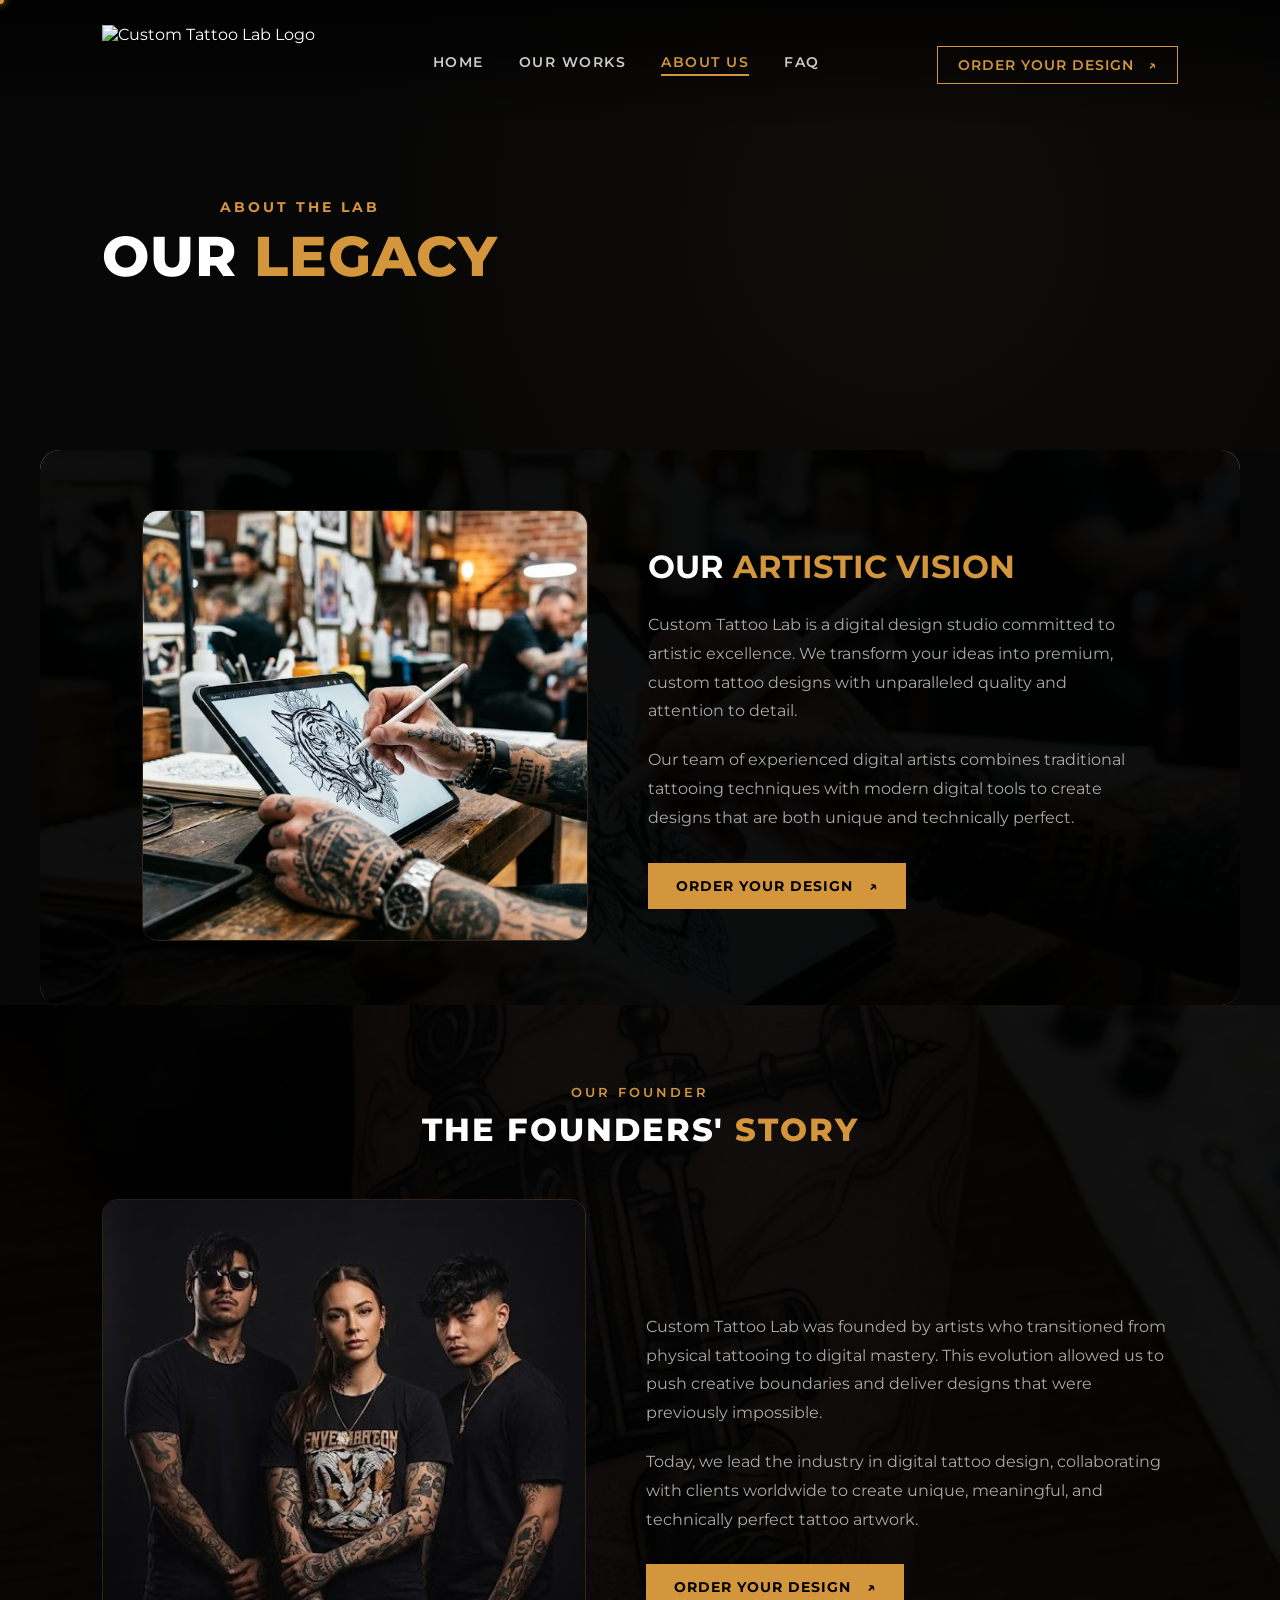
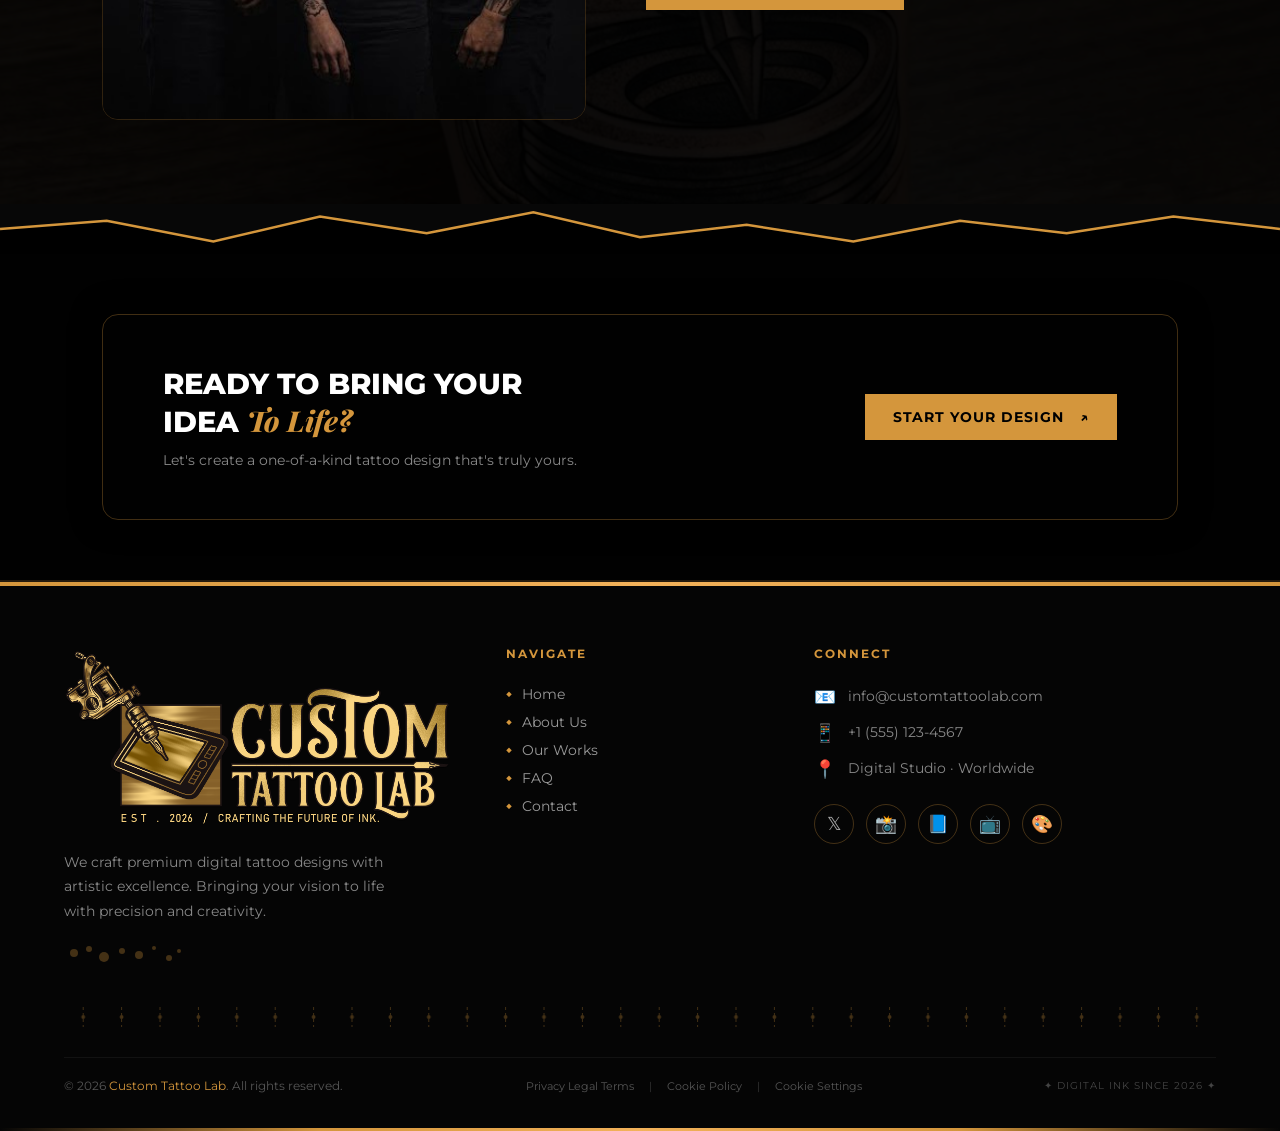
==== about.html @ 9ddcfc5f "Add comprehensive styling for the website including layout, typography, buttons, and responsive desi" ====
<!DOCTYPE html>
<html lang="en">
<head>
    <meta charset="UTF-8">
    <meta name="viewport" content="width=device-width, initial-scale=1.0">
    <title>Custom Tattoo Lab - About Us</title>
    <link rel="stylesheet" href="style.css">
    <link rel="preconnect" href="https://fonts.googleapis.com">
    <link rel="preconnect" href="https://fonts.gstatic.com" crossorigin>
    <link href="https://fonts.googleapis.com/css2?family=Montserrat:wght@400;600;700;800&family=Playfair+Display:ital,wght@1,700&display=swap" rel="stylesheet">
</head>
<body>
    <div class="custom-ink-pointer" id="inkPointer"></div>
    <canvas id="inkCanvas"></canvas>

    <header class="navbar">
        <div class="logo">
           <img src="./Home/Logo.png" alt="Custom Tattoo Lab Logo" style="height: 80px; width: auto;">
        </div>
        <nav class="nav-links">
            <a href="index.html">HOME</a>
            <a href="portfolio.html">OUR WORKS</a>
            <a href="about.html" class="active">ABOUT US</a>
            <a href="faq.html">FAQ</a>
        </nav>
        <a href="contact.html" class="btn-outline">ORDER YOUR DESIGN <span class="arrow">↗</span></a>
    </header>

    <section class="hero" style="min-height: 50vh; padding: 120px 8% 60px;">
        <div class="hero-content" style="max-width: 100%; text-align: center;">
            <p class="hero-subtitle">ABOUT THE LAB</p>
            <h1 class="hero-title" style="font-size: 3.5rem;">
                OUR <span class="gold-text">LEGACY</span>
            </h1>
        </div>
    </section>

    <!-- About Content -->
    <section style="padding: 60px 8%; max-width: 1200px; margin: 0 auto; position: relative; background: url('./About/side.jpg') no-repeat center center; background-size: cover; border-radius: 20px; overflow: hidden;">
        
        <!-- Black Overlay Layer -->
        <div style="position: absolute; top: 0; left: 0; width: 100%; height: 100%; background: rgb(0 0 0 / 94%); z-index: 0;"></div>
        
        <!-- Content -->
        <div style="position: relative; z-index: 1;">
            <div style="display: grid; grid-template-columns: 1fr 1.1fr; gap: 60px; align-items: center;">
                <div>
                    <img src="./About/side.jpg" alt="Artist at work" style="width: 100%; border-radius: 16px; border: 1px solid rgba(212,150,60,0.2);">
                </div>
                <div>
                    <h2 style="font-size: 2rem; font-weight: 700; margin-bottom: 25px;">OUR <span class="gold-text">ARTISTIC VISION</span></h2>
                    <p style="color: #aaaaaa; line-height: 1.8; margin-bottom: 20px;">Custom Tattoo Lab is a digital design studio committed to artistic excellence. We transform your ideas into premium, custom tattoo designs with unparalleled quality and attention to detail.</p>
                    <p style="color: #aaaaaa; line-height: 1.8; margin-bottom: 30px;">Our team of experienced digital artists combines traditional tattooing techniques with modern digital tools to create designs that are both unique and technically perfect.</p>
                    <a href="contact.html" class="btn-solid">ORDER YOUR DESIGN <span class="arrow">↗</span></a>
                </div>
            </div>
        </div>
    </section>

    <!-- Founders Section -->
    <section style="padding: 80px 8%; position: relative; 
        background: #0a0a0a url('./About/bg.jpg') no-repeat center center; 
        background-size: cover; 
        min-height: 500px;">
        
        <!-- Black Overlay Layer -->
        <div style="position: absolute; top: 0; left: 0; width: 100%; height: 100%; background: rgb(0 0 0 / 93%); z-index: 0;"></div>
        
        <!-- Content -->
        <div style="position: relative; z-index: 1;">
            <p class="section-meta" style="text-align: center;">OUR FOUNDER</p>
            <h2 class="section-title" style="text-align: center;">THE FOUNDERS' <span class="gold-text">STORY</span></h2>

            <div style="display: grid; grid-template-columns: 1fr 1.1fr; gap: 60px; align-items: center; max-width: 1200px; margin: 0 auto;">
                <div>
                    <img src="./About/founders.jpg" alt="Founders" style="width: 100%; border-radius: 16px; border: 1px solid rgba(212,150,60,0.2);">
                </div>
                <div>
                    <p style="color: #aaaaaa; line-height: 1.8; margin-bottom: 20px;">Custom Tattoo Lab was founded by artists who transitioned from physical tattooing to digital mastery. This evolution allowed us to push creative boundaries and deliver designs that were previously impossible.</p>
                    <p style="color: #aaaaaa; line-height: 1.8; margin-bottom: 30px;">Today, we lead the industry in digital tattoo design, collaborating with clients worldwide to create unique, meaningful, and technically perfect tattoo artwork.</p>
                    <a href="contact.html" class="btn-solid">ORDER YOUR DESIGN <span class="arrow">↗</span></a>
                </div>
            </div>
        </div>
    </section>
    <div class="ripped-divider">
        <svg viewBox="0 0 1440 60" preserveAspectRatio="none">
            <path d="M0,30 L120,20 L240,45 L360,15 L480,35 L600,10 L720,40 L840,25 L960,45 L1080,20 L1200,35 L1320,15 L1440,30 L1440,60 L0,60 Z"></path>
            <path d="M0,30 L120,20 L240,45 L360,15 L480,35 L600,10 L720,40 L840,25 L960,45 L1080,20 L1200,35 L1320,15 L1440,30" fill="none" stroke="#d4963c" stroke-width="3"></path>
        </svg>
    </div>
    <!-- CTA -->
    <section class="cta-container" style="position: relative; background: url('./Home/image_Home.gif') no-repeat center center; background-size: cover; background-attachment: fixed; padding: 60px 8%;">
        <!-- Black Overlay Layer -->
        <div style="position: absolute; top: 0; left: 0; width: 100%; height: 100%; background: rgba(0,0,0,0.85); z-index: 0;"></div>
        
        <!-- Content (z-index higher than overlay) -->
        <div style="position: relative; z-index: 1;">
            <div class="cta-banner" style="background: transparent; border: 1px solid rgba(212, 150, 60, 0.3); box-shadow: 0 0 30px rgba(0,0,0,0.5);">
                <div class="cta-content">
                    <h2>READY TO BRING YOUR <br>IDEA <span class="script-font gold-text">To Life?</span></h2>
                    <p>Let's create a one-of-a-kind tattoo design that's truly yours.</p>
                </div>
                <a href="contact.html" class="btn-solid">START YOUR DESIGN <span class="arrow">↗</span></a>
            </div>
        </div>
    </section>

    <footer class="footer">
        
        <!-- Top Decorative Border -->
        <div class="footer-top-border"></div>
        
        <div class="footer-main">
            <!-- Main Footer Grid -->
            <div class="footer-grid">
                
                <!-- Left - Brand + Tagline -->
                <div>
                    <div class="footer-brand">
                        <div><img src="./Home/LOGO.png" alt="Logo" style="height: 180px; width: auto; max-width: 100%;"></div>
                    </div>
                    <p class="footer-tagline">
                        We craft premium digital tattoo designs with artistic excellence. 
                        Bringing your vision to life with precision and creativity.
                    </p>
                    <!-- Decorative Ink Splatter SVG -->
                    <svg width="120" height="20" viewBox="0 0 120 20" style="opacity: 0.3; max-width: 100%;">
                        <circle cx="10" cy="10" r="4" fill="#d4963c"/>
                        <circle cx="25" cy="6" r="3" fill="#d4963c"/>
                        <circle cx="40" cy="14" r="5" fill="#d4963c"/>
                        <circle cx="58" cy="8" r="3" fill="#d4963c"/>
                        <circle cx="75" cy="12" r="4" fill="#d4963c"/>
                        <circle cx="90" cy="5" r="2" fill="#d4963c"/>
                        <circle cx="105" cy="15" r="3" fill="#d4963c"/>
                        <circle cx="115" cy="8" r="2" fill="#d4963c"/>
                    </svg>
                </div>
                
                <!-- Center - Quick Links -->
                <div>
                    <h4 class="footer-heading">Navigate</h4>
                    <div style="display: flex; flex-direction: column; gap: 12px;">
                        <a href="index.html" class="footer-link"><span class="dot">◆</span> Home</a>
                        <a href="about.html" class="footer-link"><span class="dot">◆</span> About Us</a>
                        <a href="portfolio.html" class="footer-link"><span class="dot">◆</span> Our Works</a>
                        <a href="faq.html" class="footer-link"><span class="dot">◆</span> FAQ</a>
                        <a href="contact.html" class="footer-link"><span class="dot">◆</span> Contact</a>
                    </div>
                </div>
                
                <!-- Right - Contact + Social -->
                <div>
                    <h4 class="footer-heading">Connect</h4>
                    <div style="display: flex; flex-direction: column; gap: 15px; margin-bottom: 25px;">
                        <div class="footer-contact-item"><span class="icon">📧</span> info@customtattoolab.com</div>
                        <div class="footer-contact-item"><span class="icon">📱</span> +1 (555) 123-4567</div>
                        <div class="footer-contact-item"><span class="icon">📍</span> Digital Studio · Worldwide</div>
                    </div>
                    
                    <!-- Social Icons -->
                    <div style="display: flex; gap: 12px; flex-wrap: wrap;">
                        <a href="#" class="social-circle">𝕏</a>
                        <a href="#" class="social-circle">📸</a>
                        <a href="#" class="social-circle">📘</a>
                        <a href="#" class="social-circle">📺</a>
                        <a href="#" class="social-circle">🎨</a>
                    </div>
                </div>
            </div>
            
            <!-- Decorative Divider -->
            <div class="footer-divider-pattern">
                <svg viewBox="0 0 1200 20" preserveAspectRatio="none" style="width: 100%; height: 100%;">
                    <pattern id="needlePattern" x="0" y="0" width="40" height="20" patternUnits="userSpaceOnUse">
                        <line x1="20" y1="0" x2="20" y2="20" stroke="#d4963c" stroke-width="1" stroke-dasharray="3,3"/>
                        <circle cx="20" cy="10" r="2" fill="#d4963c"/>
                    </pattern>
                    <rect width="100%" height="100%" fill="url(#needlePattern)"/>
                </svg>
            </div>
            
            <!-- Bottom Bar -->
            <div class="footer-bottom-bar">
                <div class="footer-copyright">
                    © 2026 <span class="gold">Custom Tattoo Lab</span>. All rights reserved.
                </div>
                <div class="footer-legal-links">
                    <a href="#">Privacy Legal Terms</a>
                    <span class="sep">|</span>
                    <a href="#">Cookie Policy</a>
                    <span class="sep">|</span>
                    <a href="#">Cookie Settings</a>
                </div>
                <div class="footer-bottom-tag">✦ DIGITAL INK SINCE 2026 ✦</div>
            </div>
        </div>
        
        <!-- Bottom Decorative Gold Line -->
        <div class="footer-bottom-border"></div>
    </footer>

    <script src="script.js"></script>
</body>
</html>
---- style.css ----
/* RESET & BASE STYLES */
* {
    margin: 0;
    padding: 0;
    box-sizing: border-box;
}

body {
    background-color: #070707;
    color: #ffffff;
    font-family: 'Montserrat', sans-serif;
    overflow-x: hidden;
}

/* Hide default cursor globally */
html, body, a, button, .btn-solid, .btn-outline, .carousel-btn {
    cursor: none !important;
}

/* Main Lead Pointer (Brush Tip) */
.custom-ink-pointer {
    width: 8px;
    height: 8px;
    background-color: #d4963c;
    border-radius: 50%;
    position: fixed;
    transform: translate(-50%, -50%);
    pointer-events: none;
    z-index: 10000;
    box-shadow: 0 0 8px #d4963c;
    transition: width 0.15s, height 0.15s, background-color 0.15s;
}

.custom-ink-pointer.hover {
    width: 20px;
    height: 20px;
    background-color: transparent;
    border: 2px solid #d4963c;
    box-shadow: 0 0 12px #d4963c;
}

/* Full Screen Canvas for Marker Line */
#inkCanvas {
    position: fixed;
    top: 0;
    left: 0;
    width: 100vw;
    height: 100vh;
    pointer-events: none;
    z-index: 9999;
    mix-blend-mode: screen;
}

/* ===== ROOT VARIABLES ===== */
:root {
    --gold: #bfa15f;
    --dark-gold: #a38446;
    --text-muted: #a5a5a5;
}

/* ===== TYPOGRAPHY & UTILITIES ===== */
.gold-text {
    color: #d4963c;
}

.script-font {
    font-family: 'Playfair Display', serif;
    font-style: italic;
    text-transform: none;
}

/* ===== BUTTONS ===== */
.btn-outline {
    border: 1px solid #d4963c;
    color: #d4963c;
    padding: 10px 20px;
    text-decoration: none;
    font-weight: 600;
    font-size: 0.85rem;
    letter-spacing: 1px;
    transition: all 0.3s ease;
    display: inline-flex;
    align-items: center;
    gap: 8px;
}

.btn-outline:hover {
    background-color: #d4963c;
    color: #000;
}

.btn-solid {
    background-color: #d4963c;
    color: #000000;
    padding: 14px 28px;
    text-decoration: none;
    font-weight: 700;
    font-size: 0.9rem;
    letter-spacing: 1px;
    transition: all 0.3s ease;
    display: inline-flex;
    align-items: center;
    gap: 10px;
}

.btn-solid:hover {
    background-color: #f3b25a;
    box-shadow: 0 0 15px rgba(212, 150, 60, 0.4);
}

.btn-filled {
    display: inline-block;
    background-color: var(--gold);
    color: #000;
    padding: 14px 28px;
    text-decoration: none;
    font-size: 0.85rem;
    font-weight: 700;
    letter-spacing: 1px;
    transition: background-color 0.3s;
}

.btn-filled:hover {
    background-color: var(--dark-gold);
}

.btn-filled-dark {
    display: inline-block;
    background-color: var(--gold);
    color: #000;
    padding: 14px 28px;
    text-decoration: none;
    font-size: 0.85rem;
    font-weight: 700;
    letter-spacing: 1px;
}

.arrow {
    margin-left: 6px;
}

/* ===== LOGO ===== */
.logo {
    display: flex;
    align-items: center;
    gap: 12px;
}

.logo-icon {
    font-size: 2rem;
    color: var(--gold);
}

.logo-text {
    display: flex;
    flex-direction: column;
}

.logo-text .main-title {
    font-size: 1.15rem;
    font-weight: 700;
    letter-spacing: 2px;
    line-height: 1.1;
}

.logo-text .sub-title {
    font-size: 1.15rem;
    font-weight: 700;
    letter-spacing: 2px;
    color: var(--gold);
    line-height: 1.1;
}

.logo-text .est {
    font-size: 0.5rem;
    color: #666;
    letter-spacing: 0.5px;
    margin-top: 3px;
}

/* ===== NAVBAR ===== */
.navbar {
    display: flex;
    justify-content: space-between;
    align-items: center;
    padding: 25px 8%;
    background: linear-gradient(to bottom, rgba(0,0,0,0.8), transparent);
    position: absolute;
    width: 100%;
    z-index: 10;
}

.nav-links {
    display: flex;
    gap: 35px;
}

.nav-links a {
    color: #cccccc;
    text-decoration: none;
    font-size: 0.85rem;
    font-weight: 600;
    letter-spacing: 1.5px;
    transition: color 0.3s;
    padding-bottom: 4px;
}

.nav-links a:hover, .nav-links a.active {
    color: #d4963c;
    border-bottom: 2px solid #d4963c;
}

/* ===== HERO SECTION ===== */
.hero {
    min-height: 100vh;
    display: flex;
    align-items: center;
    padding: 0 8%;
    position: relative;
    background: radial-gradient(circle at 70% 50%, rgba(30, 20, 10, 0.4), transparent 60%);
}

.hero-content {
    max-width: 550px;
    z-index: 2;
}

.hero-subtitle {
    color: #d4963c;
    font-weight: 700;
    letter-spacing: 3px;
    font-size: 0.9rem;
    margin-bottom: 10px;
}

.hero-title {
    font-size: 4.2rem;
    font-weight: 800;
    line-height: 1.1;
    letter-spacing: 1px;
    margin-bottom: 25px;
}

.tagline {
    font-size: 0.75rem;
    letter-spacing: 2px;
    color: #888;
    margin-bottom: 20px;
}

.hero-desc {
    color: #aaaaaa;
    font-size: 0.95rem;
    line-height: 1.6;
    margin-bottom: 35px;
}

.hero-image-container {
    position: absolute;
    right: 0;
    top: 0;
    width: 55%;
    height: 100%;
    z-index: 1;
}

.hero-bg-placeholder {
    width: 100%;
    height: 100%;
    background: url('./Home/main.jpg') no-repeat center center;
    background-size: cover;
    opacity: 0.35;
    mask-image: linear-gradient(to left, rgba(0,0,0,1) 60%, transparent);
    -webkit-mask-image: linear-gradient(to left, rgba(0,0,0,1) 60%, transparent);
}

/* ===== FEATURES BAR ===== */
.features-bar {
    background-color: #000000;
    border: 1px solid rgba(212, 150, 60, 0.15);
    border-radius: 14px;
    margin: -50px auto 60px auto;
    width: 84%;
    position: relative;
    z-index: 5;
    padding: 30px 20px;
}

.features-container {
    display: flex;
    justify-content: space-around;
    align-items: center;
    flex-wrap: wrap;
    gap: 20px;
}

.feature-item {
    display: flex;
    align-items: center;
    gap: 15px;
    max-width: 220px;
}

.feature-icon {
    font-size: 1.8rem;
    color: #d4963c;
}

.feature-item h3 {
    font-size: 1.1rem;
    font-weight: 700;
    margin-bottom: 2px;
}

.feature-item p {
    font-size: 0.7rem;
    color: #888;
    text-transform: uppercase;
    letter-spacing: 0.5px;
    line-height: 1.3;
}

.feature-item p span {
    text-transform: none;
    color: #555;
}

.feature-divider {
    width: 1px;
    height: 40px;
    background-color: rgba(212, 150, 60, 0.2);
}

/* ===== SHARED SECTION STYLES ===== */
.portfolio, .testimonials {
    padding: 80px 8%;
    text-align: center;
}

.section-meta {
    font-size: 0.8rem;
    color: #d4963c;
    letter-spacing: 3px;
    font-weight: 600;
    margin-bottom: 10px;
}

.section-title {
    font-size: 2rem;
    font-weight: 800;
    letter-spacing: 2px;
    margin-bottom: 50px;
}

.section-tag {
    color: var(--gold);
    font-size: 0.75rem;
    letter-spacing: 2px;
    text-transform: uppercase;
    text-align: center;
    margin-bottom: 10px;
}

/* ===== CAROUSEL SETUP ===== */
.carousel-wrapper {
    position: relative;
    display: flex;
    align-items: center;
    justify-content: center;
    width: 100%;
}

.carousel-track-container {
    width: 90%;
    overflow: hidden;
}

.carousel-track, .testimonial-track {
    display: flex;
    gap: 25px;
    transition: transform 0.4s cubic-bezier(0.25, 1, 0.5, 1);
    padding: 10px 0;
}

.carousel-btn {
    background: rgba(0, 0, 0, 0.6);
    border: 1px solid #d4963c;
    color: #d4963c;
    width: 45px;
    height: 45px;
    border-radius: 50%;
    cursor: pointer;
    position: absolute;
    z-index: 5;
    font-size: 1.1rem;
    transition: all 0.3s;
}

.carousel-btn:hover {
    background: #d4963c;
    color: #000;
}

.prev-btn { left: -15px; }
.next-btn { right: -15px; }

/* ===== PORTFOLIO CARDS ===== */
.portfolio-card {
    min-width: calc(25% - 19px);
    background: #0d0d0d;
    border: 1px solid rgba(212, 150, 60, 0.1);
    border-radius: 12px;
    overflow: hidden;
    transition: transform 0.3s, border 0.3s;
}

.portfolio-card:hover {
    transform: translateY(-5px);
    border-color: #d4963c;
}

.card-img-placeholder {
    height: 320px;
    background: url('https://images.unsplash.com/photo-1562962690-3487c675662a?q=80&w=400') no-repeat center center;
    background-size: cover;
    filter: grayscale(1) brightness(0.8);
    transition: filter 0.3s;
}

.portfolio-card:hover .card-img-placeholder {
    filter: grayscale(0) brightness(1);
}

/* ===== RIPPED SEPARATOR ===== */
.ripped-divider {
    width: 100%;
    line-height: 0;
}

.ripped-divider svg {
    width: 100%;
    height: 50px;
}

/* ===== TESTIMONIAL CARDS ===== */
.testimonials {
    background-color: #0c0c0c;
}

.review-card {
    min-width: calc(33.333% - 17px);
    background: #111111;
    border: 1px solid rgba(212, 150, 60, 0.08);
    border-radius: 14px;
    padding: 35px 25px;
    text-align: left;
    transition: border 0.3s;
}

.review-card:hover {
    border-color: #d4963c;
}

.stars {
    color: #d4963c;
    font-size: 0.95rem;
    margin-bottom: 20px;
}

.review-text {
    color: #aaaaaa;
    font-size: 0.85rem;
    line-height: 1.6;
    margin-bottom: 25px;
    height: 65px;
    overflow: hidden;
}

.review-author {
    font-size: 0.95rem;
    font-weight: 700;
}

/* ===== CTA BANNER BOX ===== */
.cta-container {
    padding: 60px 8%;
    background: #0c0c0c;
}

.cta-banner {
    background: linear-gradient(135deg, #111111 0%, #050505 100%);
    border: 1px solid rgba(212, 150, 60, 0.2);
    border-radius: 16px;
    padding: 50px 60px;
    display: flex;
    justify-content: space-between;
    align-items: center;
    position: relative;
    overflow: hidden;
}

.cta-content h2 {
    font-size: 1.8rem;
    font-weight: 800;
    line-height: 1.3;
    margin-bottom: 10px;
}

.cta-content p {
    color: #888;
    font-size: 0.9rem;
}

.cta-left h2 {
    font-size: 2.3rem;
    line-height: 1.15;
}

.cta-left .italic-gold {
    color: var(--gold);
    font-style: italic;
    font-weight: 400;
}

.cta-center p {
    color: #ccc;
    font-size: 1.05rem;
    max-width: 320px;
}

.cta-right {
    text-align: right;
}

/* ===== FOOTER ===== */
/* ===== REDESIGNED FOOTER ===== */
.footer {
    background: #050505;
    border-top: 2px solid rgba(212,150,60,0.15);
    padding: 0;
    width: 100%;
    overflow: hidden;
}

.footer-top-border {
    height: 4px;
    background: linear-gradient(90deg, #d4963c, #f3b25a, #d4963c, #a67c2e, #d4963c);
    background-size: 200% 100%;
    animation: shimmerBorder 3s linear infinite;
}

@keyframes shimmerBorder {
    0% { background-position: 0% 0%; }
    100% { background-position: 200% 0%; }
}

.footer-main {
    padding: 60px 5% 30px;
    max-width: 1400px;
    margin: 0 auto;
}

.footer-grid {
    display: grid;
    grid-template-columns: 1.5fr 1fr 1.5fr;
    gap: 40px;
    margin-bottom: 40px;
}

.footer-brand {
    display: flex;
    align-items: center;
    gap: 15px;
    margin-bottom: 20px;
    flex-wrap: wrap;
}

.footer-brand-icon {
    font-size: 2.5rem;
    color: #d4963c;
}

.footer-brand-name {
    font-weight: 800;
    font-size: 1.3rem;
    letter-spacing: 2px;
}

.footer-brand-name .gold {
    color: #d4963c;
}

.footer-brand-name .white {
    color: #ffffff;
}

.footer-est {
    font-size: 0.5rem;
    color: #666;
    letter-spacing: 2px;
    margin-top: 2px;
}

.footer-tagline {
    color: #888;
    font-size: 0.85rem;
    line-height: 1.8;
    max-width: 350px;
    margin-bottom: 20px;
}

.footer-heading {
    color: #d4963c;
    font-size: 0.75rem;
    letter-spacing: 2px;
    text-transform: uppercase;
    margin-bottom: 25px;
    font-weight: 700;
}

.footer-link {
    color: #999;
    text-decoration: none;
    font-size: 0.85rem;
    transition: all 0.3s;
    display: flex;
    align-items: center;
    gap: 10px;
}

.footer-link:hover {
    color: #d4963c;
    transform: translateX(5px);
}

.footer-link .dot {
    color: #d4963c;
    font-size: 0.6rem;
}

.footer-contact-item {
    display: flex;
    align-items: center;
    gap: 12px;
    color: #888;
    font-size: 0.85rem;
    flex-wrap: wrap;
}

.footer-contact-item .icon {
    font-size: 1.1rem;
}

.social-circle {
    width: 40px;
    height: 40px;
    border: 1px solid rgba(212,150,60,0.3);
    border-radius: 50%;
    display: flex;
    align-items: center;
    justify-content: center;
    color: #aaa;
    text-decoration: none;
    transition: all 0.3s;
    font-size: 1.1rem;
    background: transparent;
}

.social-circle:hover {
    background: #d4963c;
    color: #000;
    border-color: #d4963c;
    transform: translateY(-3px);
}

.footer-divider-pattern {
    position: relative;
    height: 20px;
    margin: 20px 0 30px;
    overflow: hidden;
    opacity: 0.3;
}

.footer-bottom-bar {
    display: flex;
    justify-content: space-between;
    align-items: center;
    flex-wrap: wrap;
    gap: 15px;
    padding-top: 20px;
    border-top: 1px solid rgba(255,255,255,0.05);
}

.footer-copyright {
    color: #555;
    font-size: 0.75rem;
}

.footer-copyright .gold {
    color: #d4963c;
}

.footer-legal-links {
    display: flex;
    gap: 15px;
    flex-wrap: wrap;
    color: #555;
    font-size: 0.7rem;
    justify-content: center;
}

.footer-legal-links a {
    color: #555;
    text-decoration: none;
    transition: color 0.3s;
}

.footer-legal-links a:hover {
    color: #d4963c;
}

.footer-legal-links .sep {
    color: #333;
}

.footer-bottom-tag {
    color: #444;
    font-size: 0.6rem;
    letter-spacing: 1px;
}

.footer-bottom-border {
    height: 3px;
    background: linear-gradient(90deg, transparent, #d4963c, #f3b25a, #d4963c, transparent);
    margin-top: 5px;
}

/* ============================================================
   RESPONSIVE FOOTER - CLEAN VERSION
   ============================================================ */

/* Tablet - 1024px and below */
@media (max-width: 1024px) {
    .footer-grid {
        grid-template-columns: 1fr 1fr !important;
        gap: 30px !important;
    }
}

/* Mobile - 768px and below (STACK VIEW) */
@media (max-width: 768px) {
    .footer-grid {
        display: flex !important;
        flex-direction: column !important;
        gap: 35px !important;
        text-align: center !important;
    }
    
    .footer-grid > div {
        text-align: center !important;
        width: 100% !important;
    }
    
    .footer-brand {
        justify-content: center !important;
    }
    
    .footer-link {
        justify-content: center !important;
    }
    
    .footer-contact-item {
        justify-content: center !important;
    }
    
    .social-circle {
        justify-content: center !important;
    }
    
    .footer-tagline {
        max-width: 100% !important;
        margin: 0 auto 20px !important;
    }
    
    .footer-heading {
        text-align: center !important;
    }
    
    .footer-bottom-bar {
        flex-direction: column !important;
        text-align: center !important;
        gap: 10px !important;
    }
    
    .footer-legal-links {
        justify-content: center !important;
    }
    
    /* Logo center */
    .footer-grid img {
        height: 50px !important;
        margin: 0 auto !important;
        display: block !important;
    }
    
    /* SVG center */
    .footer-grid svg {
        display: block !important;
        margin: 0 auto !important;
    }
    
    /* Social icons center */
    .footer-grid .social-icons {
        justify-content: center !important;
    }
}

/* Small Mobile - 480px and below */
@media (max-width: 480px) {
    .footer-main {
        padding: 40px 4% 20px !important;
    }
    
    .footer-grid {
        gap: 25px !important;
    }
    
    .footer-heading {
        font-size: 0.65rem !important;
        margin-bottom: 15px !important;
    }
    
    .footer-link {
        font-size: 0.75rem !important;
    }
    
    .footer-tagline {
        font-size: 0.75rem !important;
    }
    
    .footer-contact-item {
        font-size: 0.75rem !important;
    }
    
    .social-circle {
        width: 35px !important;
        height: 35px !important;
        font-size: 0.9rem !important;
    }
    
    .footer-copyright {
        font-size: 0.65rem !important;
    }
    
    .footer-legal-links {
        font-size: 0.6rem !important;
        gap: 10px !important;
    }
    
    .footer-bottom-tag {
        font-size: 0.5rem !important;
    }
    
    .footer-grid img {
        height: 100px !important;
    }
}
/* ===== FAQ SECTION ===== */
.faq-section {
    padding: 60px 6% 160px 6%;
    max-width: 1000px;
    margin: 0 auto;
    position: relative;
}

.faq-heading {
    font-size: 3.2rem;
    font-weight: 700;
    text-align: center;
    line-height: 1.15;
    letter-spacing: 1.5px;
    margin-bottom: 60px;
    text-transform: uppercase;
}

.accordion-container {
    display: flex;
    flex-direction: column;
    gap: 20px;
    margin-bottom: 40px;
}

.accordion-item {
    border: 1.5px solid rgba(191, 161, 95, 0.4);
    border-radius: 12px;
    background-color: #030303;
    overflow: hidden;
    transition: border-color 0.3s, box-shadow 0.3s;
}

.accordion-item.active {
    border-color: var(--gold);
    box-shadow: 0 0 15px rgba(191, 161, 95, 0.1);
}

.accordion-header {
    width: 100%;
    display: flex;
    justify-content: space-between;
    align-items: center;
    padding: 22px 30px;
    background: transparent;
    border: none;
    color: #ffffff;
    font-family: 'Montserrat', sans-serif;
    font-size: 1.1rem;
    font-weight: 700;
    letter-spacing: 1px;
    text-align: left;
    cursor: pointer;
    transition: color 0.3s;
}

.accordion-item.active .accordion-header {
    color: var(--gold);
}

.accordion-header .icon {
    font-size: 1.5rem;
    font-weight: 300;
}

.accordion-content {
    max-height: 0;
    overflow: hidden;
    transition: max-height 0.3s ease-out;
    padding: 0 30px;
}

.accordion-content p {
    color: #cccccc;
    font-size: 0.95rem;
    line-height: 1.6;
    padding-bottom: 25px;
    font-weight: 400;
}

/* ===== CONTACT SECTION ===== */
.contact-section {
    padding: 60px 6% 160px 6%;
    max-width: 1400px;
    margin: 0 auto;
    position: relative;
}

.contact-heading {
    font-size: 3.2rem;
    font-weight: 700;
    text-align: center;
    line-height: 1.15;
    letter-spacing: 1.5px;
    margin-bottom: 80px;
    text-transform: uppercase;
}

.contact-container {
    display: grid;
    grid-template-columns: 1fr 1.1fr;
    gap: 80px;
    align-items: flex-start;
    margin-bottom: 40px;
}

.contact-info h2 {
    font-size: 2.5rem;
    font-weight: 700;
    line-height: 1.2;
    margin-bottom: 30px;
    letter-spacing: 0.5px;
}

.contact-info p {
    color: var(--text-muted);
    font-size: 1.1rem;
    line-height: 1.7;
    font-weight: 300;
}

.lab-form {
    display: flex;
    flex-direction: column;
    gap: 24px;
}

.form-row-two-col {
    display: grid;
    grid-template-columns: 1fr 1fr;
    gap: 24px;
}

.form-group input, 
.form-group select, 
.form-group textarea {
    width: 100%;
    background-color: transparent;
    border: 1.5px solid rgba(255, 255, 255, 0.6);
    border-radius: 30px;
    padding: 16px 25px;
    color: #ffffff;
    font-family: 'Montserrat', sans-serif;
    font-size: 0.9rem;
    font-weight: 600;
    letter-spacing: 1px;
    outline: none;
    transition: border-color 0.3s, box-shadow 0.3s;
}

.form-group textarea {
    border-radius: 20px;
    resize: none;
}

.form-group select {
    appearance: none;
    background-image: url("data:image/svg+xml;utf8,<svg fill='white' height='24' viewBox='0 0 24 24' width='24' xmlns='http://www.w3.org/2000/svg'><path d='M7 10l5 5 5-5z'/></svg>");
    background-repeat: no-repeat;
    background-position: right 20px center;
}

.form-group input:focus, 
.form-group select:focus, 
.form-group textarea:focus {
    border-color: var(--gold);
    box-shadow: 0 0 10px rgba(191, 161, 95, 0.15);
}

.btn-submit {
    align-self: flex-start;
    background-color: var(--gold);
    color: #000000;
    border: none;
    border-radius: 30px;
    padding: 14px 45px;
    font-family: 'Montserrat', sans-serif;
    font-size: 0.95rem;
    font-weight: 700;
    cursor: pointer;
    transition: background-color 0.3s, transform 0.2s;
}

.btn-submit:hover {
    background-color: var(--dark-gold);
    transform: translateY(-2px);
}

/* ===== FOUNDERS SECTION ===== */
.founders-section {
    position: relative;
    padding: 100px 6% 160px 6%;
    background-color: #030303;
    max-width: 1400px;
    margin: 0 auto;
}

.wavy-border {
    position: absolute;
    bottom: 0;
    left: 0;
    width: 100%;
    overflow: hidden;
    line-height: 0;
}

.wavy-border svg {
    position: relative;
    display: block;
    width: calc(100% + 1.3px);
    height: 60px;
}

.wavy-border .shape-fill {
    fill: #bfa15f;
}

/* ===== LEGACY SECTION ===== */
.legacy-section {
    padding: 40px 6% 100px 6%;
    max-width: 1400px;
    margin: 0 auto;
}

.main-heading {
    font-size: 3rem;
    font-weight: 700;
    margin-bottom: 60px;
}

/* ===== CONTENT CONTAINER GRID ===== */
.content-container {
    display: grid;
    grid-template-columns: 1fr 1.1fr;
    gap: 80px;
    align-items: center;
}

.image-card {
    border: 1px solid rgba(191, 161, 95, 0.2);
    border-radius: 20px;
    padding: 12px;
    background: #080808;
}

.image-card img {
    width: 100%;
    height: auto;
    border-radius: 14px;
    display: block;
}

.text-content h2 {
    font-size: 2rem;
    font-weight: 700;
    margin-bottom: 25px;
    letter-spacing: 1px;
}

.text-content p {
    color: var(--text-muted);
    font-size: 1rem;
    line-height: 1.7;
    margin-bottom: 30px;
    font-weight: 300;
}

/* ===== TORN BORDER ===== */
.torn-border {
    position: relative;
    background: linear-gradient(to right, #cda252 30%, #523e1a 70%);
    height: 4px;
    width: 100%;
    clip-path: polygon(0% 50%, 5% 20%, 10% 70%, 15% 10%, 20% 60%, 25% 30%, 30% 80%, 35% 20%, 40% 70%, 45% 40%, 50% 90%, 55% 30%, 60% 60%, 65% 10%, 70% 80%, 75% 40%, 80% 70%, 85% 20%, 90% 60%, 95% 30%, 100% 50%);
}

/* ============================================================
   ===== COMPLETE RESPONSIVE DESIGN (ALL BREAKPOINTS) =====
   ============================================================ */

/* TABLET / LAPTOP - 1024px and below */
@media (max-width: 1024px) {
    .portfolio-card { min-width: calc(50% - 13px); }
    .review-card { min-width: calc(50% - 13px); }
    .hero-title { font-size: 3.2rem; }
    .cta-banner { 
        flex-direction: column; 
        text-align: center; 
        gap: 30px; 
        padding: 40px 30px;
    }
    .content-container { 
        grid-template-columns: 1fr; 
        gap: 50px; 
    }
    .contact-container { 
        grid-template-columns: 1fr; 
        gap: 50px; 
    }
    .contact-info { text-align: center; }
    .contact-info h2 { font-size: 2rem; }
    .btn-submit { align-self: center; }
    .hero-image-container { width: 45%; }
    .features-bar { width: 92%; }
    .footer-nav { gap: 25px; flex-wrap: wrap; }
}

/* MOBILE / SMALL TABLET - 768px and below */
@media (max-width: 768px) {
    /* NAVBAR */
    .navbar { 
        padding: 15px 5%; 
        flex-direction: column;
        gap: 15px;
        background: rgba(0,0,0,0.95);
        position: relative;
    }
    .nav-links { 
        display: flex;
        justify-content: center;
        flex-wrap: wrap;
        gap: 15px;
    }
    .nav-links a {
        font-size: 0.7rem;
        margin: 0 8px;
    }
    .btn-outline { 
        padding: 8px 16px; 
        font-size: 0.7rem;
    }

    /* HERO */
    .hero { 
        padding: 100px 5% 60px; 
        flex-direction: column; 
        text-align: center; 
        min-height: auto;
    }
    .hero-content { max-width: 100%; }
    .hero-title { font-size: 2.5rem; }
    .hero-desc { font-size: 0.85rem; }
    .hero-image-container { 
        position: relative; 
        width: 100%; 
        height: 250px; 
        margin-top: 30px; 
    }
    .hero-bg-placeholder {
        mask-image: none;
        -webkit-mask-image: none;
        opacity: 0.25;
    }

    /* FEATURES */
    .features-bar { 
        margin: 0 auto 40px; 
        width: 95%; 
        padding: 20px 15px;
    }
    .features-container { 
        flex-direction: column; 
        align-items: flex-start; 
        padding-left: 10px;
    }
    .feature-item { max-width: 100%; }
    .feature-divider { display: none; }

    /* SECTIONS */
    .portfolio, .testimonials { padding: 50px 5%; }
    .section-title { font-size: 1.5rem; margin-bottom: 30px; }
    .portfolio-card, .review-card { min-width: 100%; }
    .review-text { height: auto; }

    /* CAROUSEL */
    .carousel-btn {
        width: 35px;
        height: 35px;
        font-size: 0.8rem;
    }
    .prev-btn { left: -5px; }
    .next-btn { right: -5px; }

    /* CTA */
    .cta-banner { 
        padding: 30px 20px; 
        flex-direction: column;
        text-align: center;
    }
    .cta-content h2 { font-size: 1.3rem; }
    .cta-left h2 { font-size: 1.5rem; }
    .cta-center p { font-size: 0.9rem; max-width: 100%; }
    .cta-right { text-align: center; }

    /* FOOTER */
    .footer { padding: 40px 5% 20px; }
    .footer-nav { 
        gap: 15px; 
        justify-content: center;
        flex-wrap: wrap;
    }
    .footer-nav a { font-size: 0.75rem; }
    .footer-bottom { 
        flex-direction: column; 
        align-items: center;
        gap: 25px;
        text-align: center;
    }
    .footer-center { max-width: 100%; }
    .footer-links { justify-content: center; flex-wrap: wrap; }
    .footer-socials { justify-content: center; }

    /* FAQ */
    .faq-section { padding: 40px 4% 80px; }
    .faq-heading { font-size: 2rem; margin-bottom: 40px; }
    .accordion-header { 
        padding: 15px 18px; 
        font-size: 0.85rem; 
    }
    .accordion-content { padding: 0 18px; }
    .accordion-content p { font-size: 0.85rem; }

    /* CONTACT */
    .contact-section { padding: 40px 4% 80px; }
    .contact-heading { font-size: 2rem; margin-bottom: 40px; }
    .contact-info h2 { font-size: 1.5rem; }
    .contact-info p { font-size: 0.95rem; }
    .form-row-two-col { grid-template-columns: 1fr; gap: 16px; }
    .btn-submit { 
        width: 100%; 
        text-align: center; 
        justify-content: center;
    }
    .form-group input, .form-group select, .form-group textarea {
        padding: 14px 18px;
        font-size: 0.8rem;
    }

    /* ABOUT */
    .legacy-section { padding: 30px 4% 60px; }
    .main-heading { font-size: 2rem; margin-bottom: 30px; }
    .founders-section { padding: 60px 4% 100px; }
    .section-title { font-size: 1.8rem; }
    .text-content h2 { font-size: 1.5rem; }

    /* CONTENT CONTAINERS */
    .content-container { gap: 30px; }
    .content-container.reverse-mobile {
        display: flex;
        flex-direction: column-reverse;
    }

    /* TORN BORDER */
    .torn-border { height: 3px; }

    /* RIPPED DIVIDER */
    .ripped-divider svg { height: 30px; }

    /* WAVY BORDER */
    .wavy-border svg { height: 40px; }

    /* LOGO */
    .logo-text .main-title { font-size: 0.95rem; }
    .logo-text .sub-title { font-size: 0.95rem; }
    .logo-text .est { font-size: 0.4rem; }
    .logo-icon { font-size: 1.5rem; }
}

/* SMALL MOBILE - 480px and below */
@media (max-width: 480px) {
    .hero-title { font-size: 2rem; }
    .hero-subtitle { font-size: 0.7rem; }
    .tagline { font-size: 0.6rem; }
    .btn-solid { 
        padding: 12px 20px; 
        font-size: 0.75rem; 
    }
    .btn-outline { 
        padding: 6px 12px; 
        font-size: 0.6rem; 
    }
    .nav-links a { 
        font-size: 0.6rem; 
        margin: 0 5px; 
    }
    .section-meta { font-size: 0.65rem; }
    .section-title { font-size: 1.2rem; }
    .features-bar { padding: 15px 10px; }
    .feature-item { gap: 10px; }
    .feature-icon { font-size: 1.3rem; }
    .feature-item h3 { font-size: 0.9rem; }
    .feature-item p { font-size: 0.6rem; }
    .cta-banner { padding: 20px 15px; }
    .cta-content h2 { font-size: 1.1rem; }
    .footer-nav { gap: 10px; }
    .footer-nav a { font-size: 0.65rem; }
    .footer-logo { font-size: 0.9rem; }
    .faq-heading { font-size: 1.5rem; }
    .contact-heading { font-size: 1.5rem; }
    .accordion-header { 
        padding: 12px 14px; 
        font-size: 0.75rem; 
    }
    .accordion-content p { font-size: 0.75rem; }
    .btn-submit { 
        padding: 12px 30px; 
        font-size: 0.8rem; 
    }
    .main-heading { font-size: 1.5rem; }
    .text-content h2 { font-size: 1.2rem; }
    .text-content p { font-size: 0.85rem; }
    .logo-text .main-title { font-size: 0.8rem; }
    .logo-text .sub-title { font-size: 0.8rem; }
    .logo-icon { font-size: 1.2rem; }
}
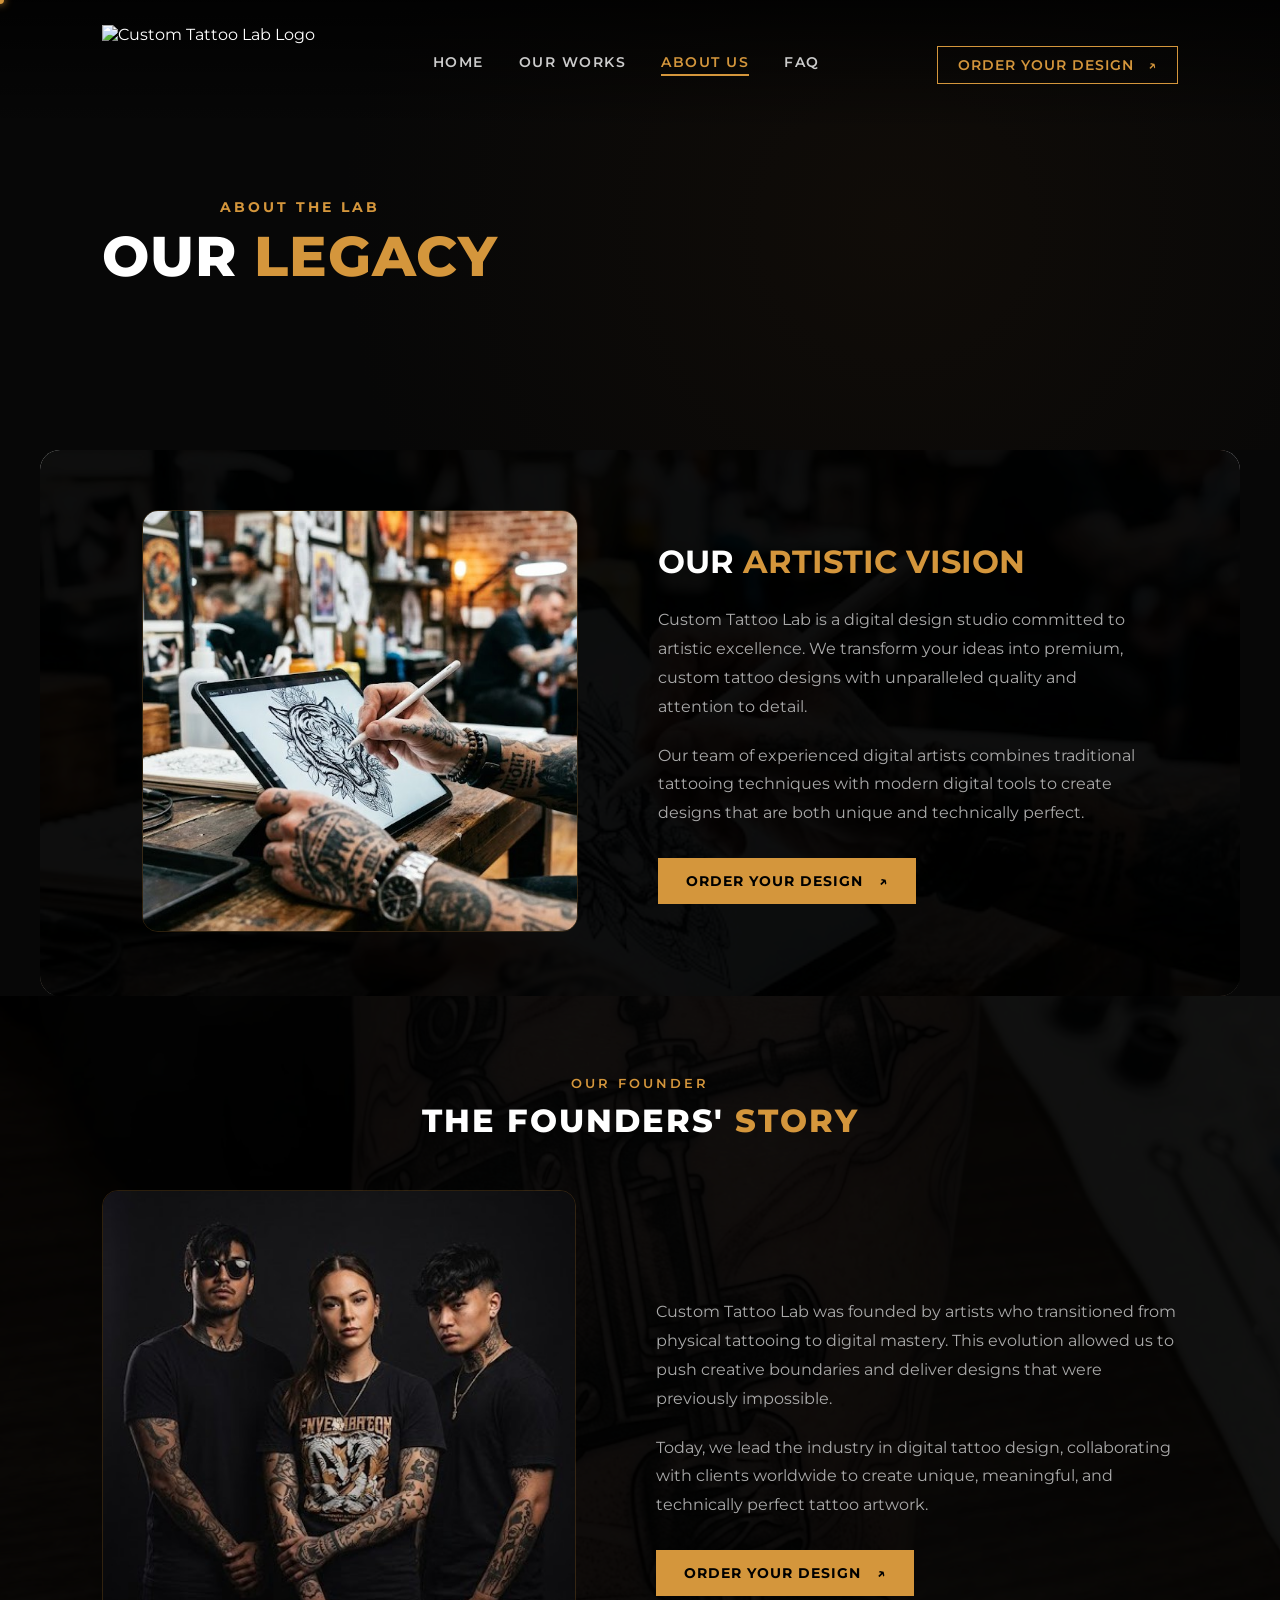
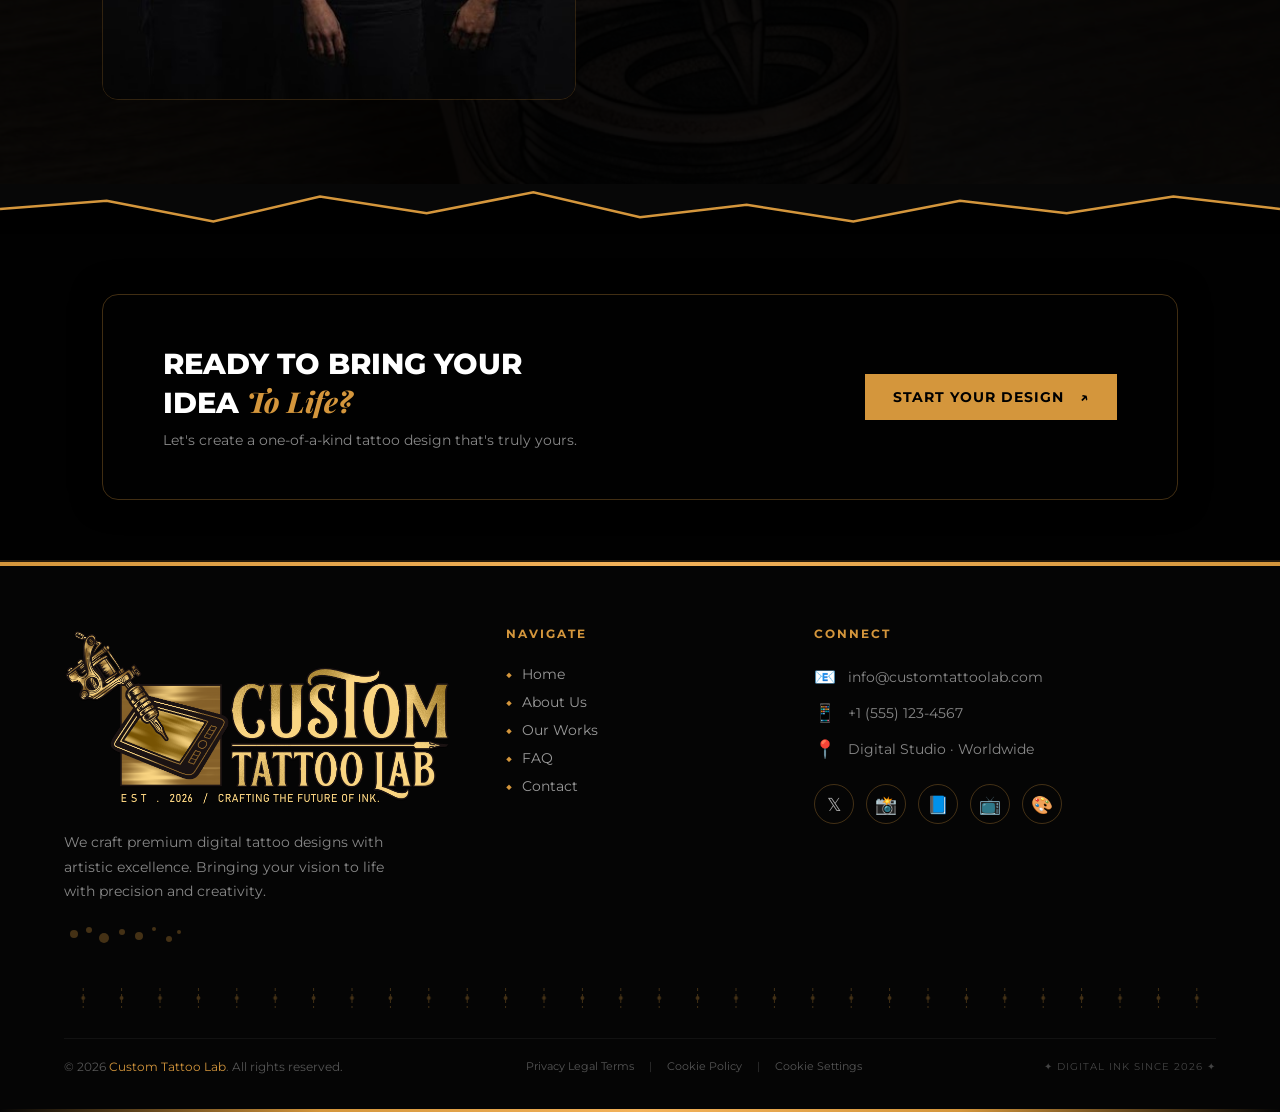
==== commit 0f8556a3: "Add footer and header sections to enhance site navigation and branding - Implemented a comprehensive" ====
--- a/about.html
+++ b/about.html
@@ -10,21 +10,7 @@
     <link href="https://fonts.googleapis.com/css2?family=Montserrat:wght@400;600;700;800&family=Playfair+Display:ital,wght@1,700&display=swap" rel="stylesheet">
 </head>
 <body>
-    <div class="custom-ink-pointer" id="inkPointer"></div>
-    <canvas id="inkCanvas"></canvas>
-
-    <header class="navbar">
-        <div class="logo">
-           <img src="./Home/Logo.png" alt="Custom Tattoo Lab Logo" style="height: 80px; width: auto;">
-        </div>
-        <nav class="nav-links">
-            <a href="index.html">HOME</a>
-            <a href="portfolio.html">OUR WORKS</a>
-            <a href="about.html" class="active">ABOUT US</a>
-            <a href="faq.html">FAQ</a>
-        </nav>
-        <a href="contact.html" class="btn-outline">ORDER YOUR DESIGN <span class="arrow">↗</span></a>
-    </header>
+    <div id="header-placeholder"></div>
 
     <section class="hero" style="min-height: 50vh; padding: 120px 8% 60px;">
         <div class="hero-content" style="max-width: 100%; text-align: center;">
@@ -43,7 +29,7 @@
         
         <!-- Content -->
         <div style="position: relative; z-index: 1;">
-            <div style="display: grid; grid-template-columns: 1fr 1.1fr; gap: 60px; align-items: center;">
+            <div class="content-container">
                 <div>
                     <img src="./About/side.jpg" alt="Artist at work" style="width: 100%; border-radius: 16px; border: 1px solid rgba(212,150,60,0.2);">
                 </div>
@@ -71,7 +57,7 @@
             <p class="section-meta" style="text-align: center;">OUR FOUNDER</p>
             <h2 class="section-title" style="text-align: center;">THE FOUNDERS' <span class="gold-text">STORY</span></h2>
 
-            <div style="display: grid; grid-template-columns: 1fr 1.1fr; gap: 60px; align-items: center; max-width: 1200px; margin: 0 auto;">
+            <div class="content-container" style="max-width: 1200px; margin: 0 auto;">
                 <div>
                     <img src="./About/founders.jpg" alt="Founders" style="width: 100%; border-radius: 16px; border: 1px solid rgba(212,150,60,0.2);">
                 </div>
@@ -106,99 +92,7 @@
         </div>
     </section>
 
-    <footer class="footer">
-        
-        <!-- Top Decorative Border -->
-        <div class="footer-top-border"></div>
-        
-        <div class="footer-main">
-            <!-- Main Footer Grid -->
-            <div class="footer-grid">
-                
-                <!-- Left - Brand + Tagline -->
-                <div>
-                    <div class="footer-brand">
-                        <div><img src="./Home/LOGO.png" alt="Logo" style="height: 180px; width: auto; max-width: 100%;"></div>
-                    </div>
-                    <p class="footer-tagline">
-                        We craft premium digital tattoo designs with artistic excellence. 
-                        Bringing your vision to life with precision and creativity.
-                    </p>
-                    <!-- Decorative Ink Splatter SVG -->
-                    <svg width="120" height="20" viewBox="0 0 120 20" style="opacity: 0.3; max-width: 100%;">
-                        <circle cx="10" cy="10" r="4" fill="#d4963c"/>
-                        <circle cx="25" cy="6" r="3" fill="#d4963c"/>
-                        <circle cx="40" cy="14" r="5" fill="#d4963c"/>
-                        <circle cx="58" cy="8" r="3" fill="#d4963c"/>
-                        <circle cx="75" cy="12" r="4" fill="#d4963c"/>
-                        <circle cx="90" cy="5" r="2" fill="#d4963c"/>
-                        <circle cx="105" cy="15" r="3" fill="#d4963c"/>
-                        <circle cx="115" cy="8" r="2" fill="#d4963c"/>
-                    </svg>
-                </div>
-                
-                <!-- Center - Quick Links -->
-                <div>
-                    <h4 class="footer-heading">Navigate</h4>
-                    <div style="display: flex; flex-direction: column; gap: 12px;">
-                        <a href="index.html" class="footer-link"><span class="dot">◆</span> Home</a>
-                        <a href="about.html" class="footer-link"><span class="dot">◆</span> About Us</a>
-                        <a href="portfolio.html" class="footer-link"><span class="dot">◆</span> Our Works</a>
-                        <a href="faq.html" class="footer-link"><span class="dot">◆</span> FAQ</a>
-                        <a href="contact.html" class="footer-link"><span class="dot">◆</span> Contact</a>
-                    </div>
-                </div>
-                
-                <!-- Right - Contact + Social -->
-                <div>
-                    <h4 class="footer-heading">Connect</h4>
-                    <div style="display: flex; flex-direction: column; gap: 15px; margin-bottom: 25px;">
-                        <div class="footer-contact-item"><span class="icon">📧</span> info@customtattoolab.com</div>
-                        <div class="footer-contact-item"><span class="icon">📱</span> +1 (555) 123-4567</div>
-                        <div class="footer-contact-item"><span class="icon">📍</span> Digital Studio · Worldwide</div>
-                    </div>
-                    
-                    <!-- Social Icons -->
-                    <div style="display: flex; gap: 12px; flex-wrap: wrap;">
-                        <a href="#" class="social-circle">𝕏</a>
-                        <a href="#" class="social-circle">📸</a>
-                        <a href="#" class="social-circle">📘</a>
-                        <a href="#" class="social-circle">📺</a>
-                        <a href="#" class="social-circle">🎨</a>
-                    </div>
-                </div>
-            </div>
-            
-            <!-- Decorative Divider -->
-            <div class="footer-divider-pattern">
-                <svg viewBox="0 0 1200 20" preserveAspectRatio="none" style="width: 100%; height: 100%;">
-                    <pattern id="needlePattern" x="0" y="0" width="40" height="20" patternUnits="userSpaceOnUse">
-                        <line x1="20" y1="0" x2="20" y2="20" stroke="#d4963c" stroke-width="1" stroke-dasharray="3,3"/>
-                        <circle cx="20" cy="10" r="2" fill="#d4963c"/>
-                    </pattern>
-                    <rect width="100%" height="100%" fill="url(#needlePattern)"/>
-                </svg>
-            </div>
-            
-            <!-- Bottom Bar -->
-            <div class="footer-bottom-bar">
-                <div class="footer-copyright">
-                    © 2026 <span class="gold">Custom Tattoo Lab</span>. All rights reserved.
-                </div>
-                <div class="footer-legal-links">
-                    <a href="#">Privacy Legal Terms</a>
-                    <span class="sep">|</span>
-                    <a href="#">Cookie Policy</a>
-                    <span class="sep">|</span>
-                    <a href="#">Cookie Settings</a>
-                </div>
-                <div class="footer-bottom-tag">✦ DIGITAL INK SINCE 2026 ✦</div>
-            </div>
-        </div>
-        
-        <!-- Bottom Decorative Gold Line -->
-        <div class="footer-bottom-border"></div>
-    </footer>
+    <div id="footer-placeholder"></div>
 
     <script src="script.js"></script>
 </body>
--- a/style.css
+++ b/style.css
@@ -1199,13 +1199,13 @@
 
     /* HERO */
     .hero { 
-        padding: 100px 5% 60px; 
+        padding: 100px 5% 60px !important; 
         flex-direction: column; 
         text-align: center; 
-        min-height: auto;
+        min-height: auto !important;
     }
     .hero-content { max-width: 100%; }
-    .hero-title { font-size: 2.5rem; }
+    .hero-title { font-size: 2.5rem !important; }
     .hero-desc { font-size: 0.85rem; }
     .hero-image-container { 
         position: relative; 
@@ -1335,7 +1335,7 @@
 
 /* SMALL MOBILE - 480px and below */
 @media (max-width: 480px) {
-    .hero-title { font-size: 2rem; }
+    .hero-title { font-size: 2rem !important; }
     .hero-subtitle { font-size: 0.7rem; }
     .tagline { font-size: 0.6rem; }
     .btn-solid { 
@@ -1379,4 +1379,36 @@
     .logo-text .main-title { font-size: 0.8rem; }
     .logo-text .sub-title { font-size: 0.8rem; }
     .logo-icon { font-size: 1.2rem; }
+}
+
+/* ============================================================
+   EXTRA MOBILE FIXES (inline-style overrides + real bugs)
+   ============================================================ */
+
+/* background-attachment:fixed is set inline on several sections
+   and breaks/glitches on mobile browsers (esp. iOS Safari) */
+@media (max-width: 768px) {
+    .cta-container, .portfolio, .testimonials {
+        background-attachment: scroll !important;
+    }
+
+    /* Header logo is fixed 80px inline, too big once nav stacks */
+    .logo img { height: 55px !important; }
+
+    /* Portfolio filter buttons - fully inline styled, tighten on phones */
+    .filter-btn { padding: 8px 16px !important; font-size: 0.7rem !important; }
+}
+
+@media (max-width: 480px) {
+    .logo img { height: 45px !important; }
+    .filter-btn { padding: 7px 14px !important; font-size: 0.65rem !important; }
+    /* footer logo was growing (100px) on small phones vs 50px on tablets - fix */
+    .footer-grid img { height: 55px !important; }
+}
+
+/* Custom cursor + ink-trail canvas only make sense with a mouse.
+   On touch devices they leave a stray glowing dot stuck at 0,0
+   and keep an animation loop running for nothing. */
+@media (max-width: 768px), (pointer: coarse) {
+    .custom-ink-pointer, #inkCanvas { display: none !important; }
 }
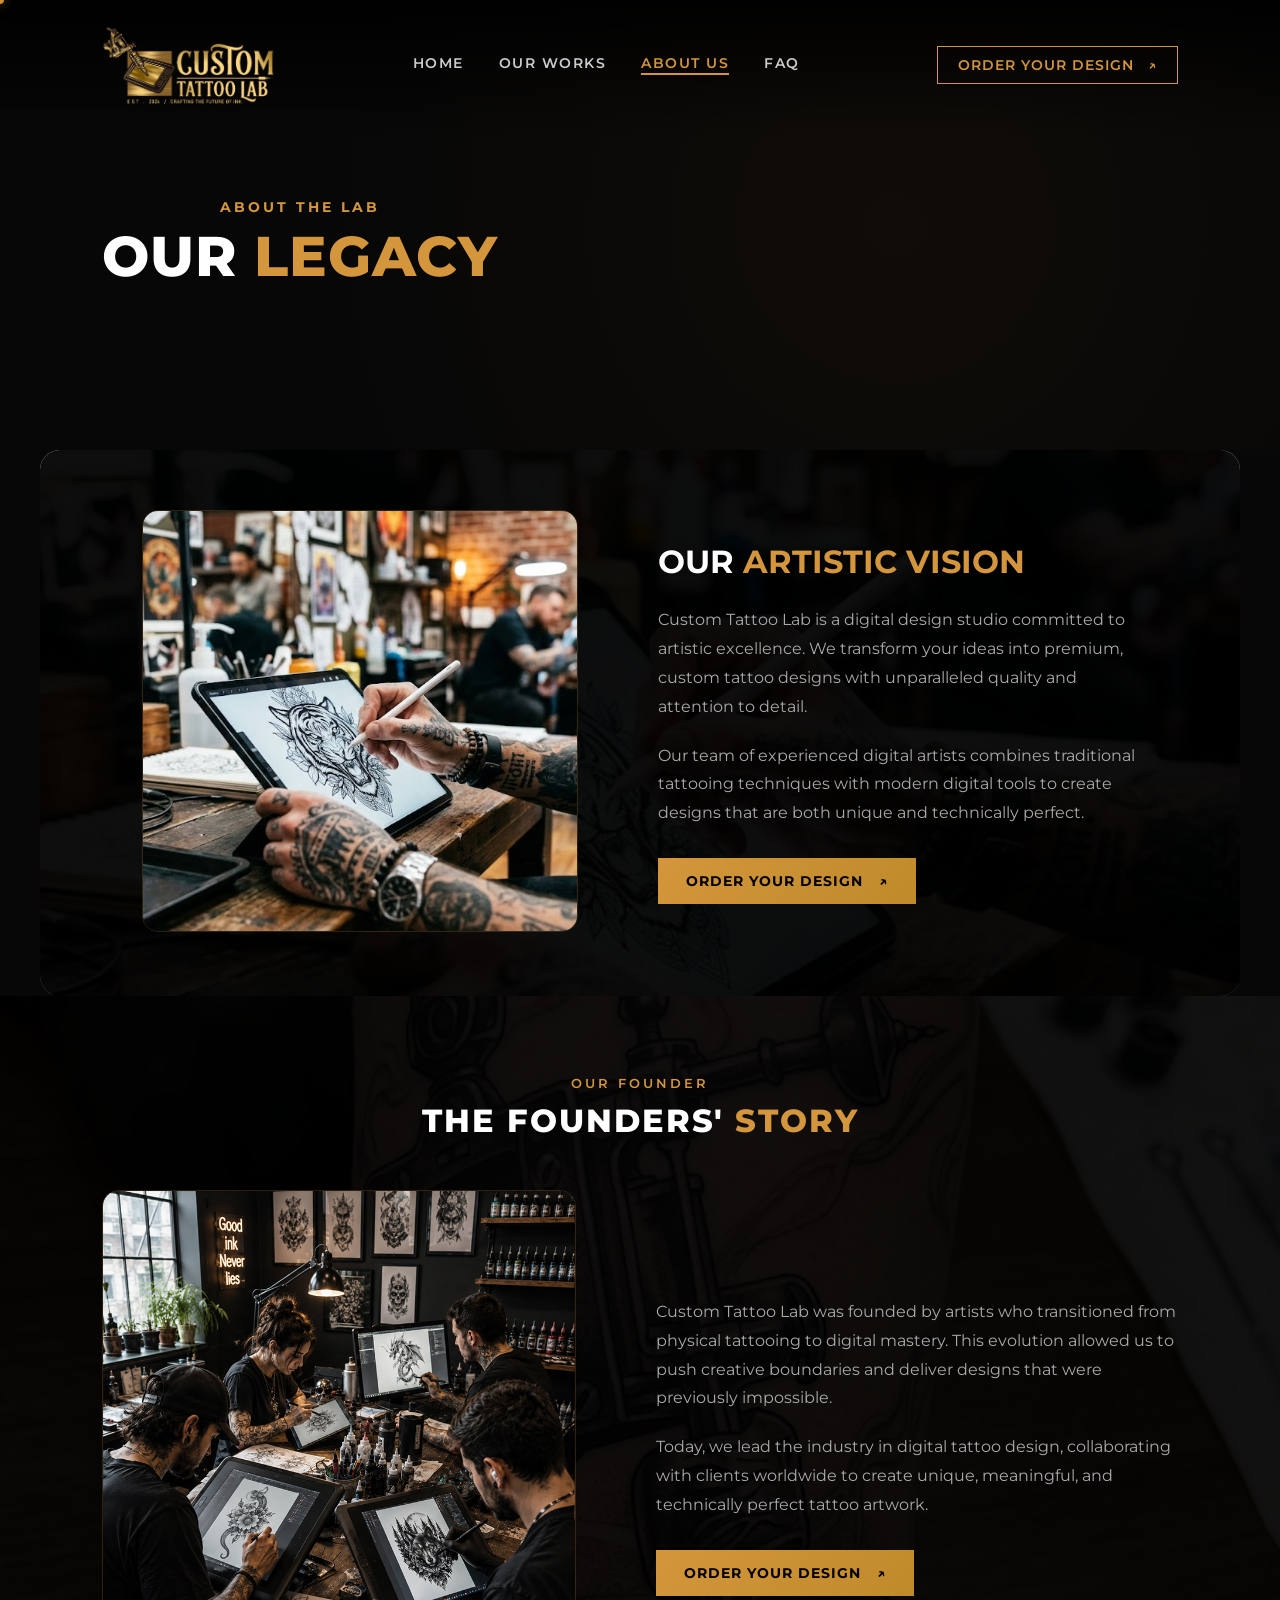
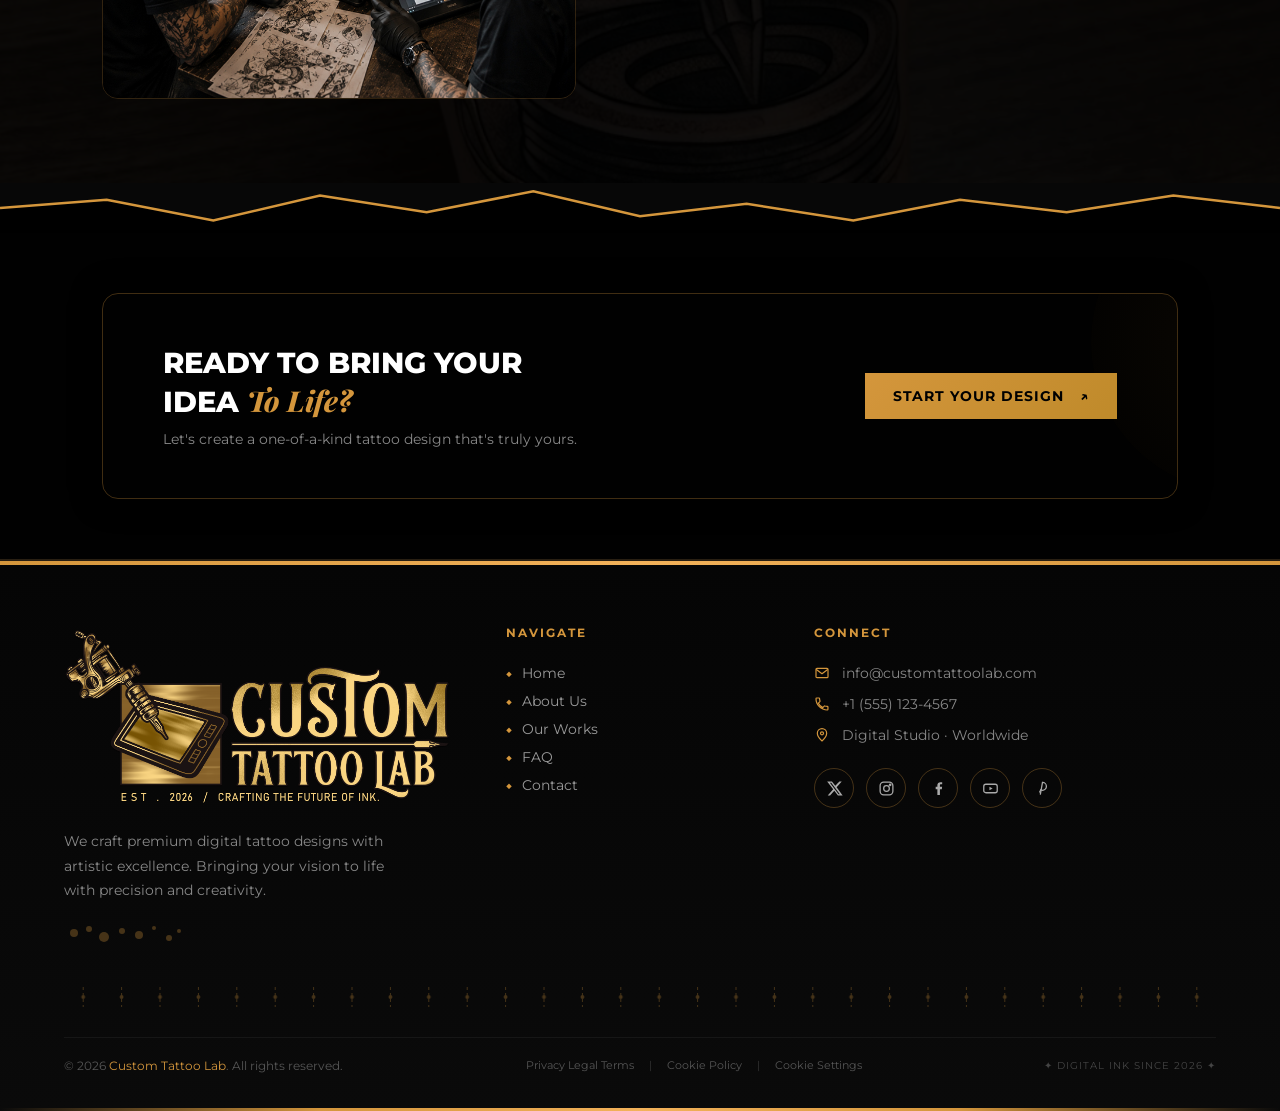
==== commit ac874524: "Add cookie policy, settings, and privacy policy pages; create sitemap and robots.txt - Introduced co" ====
--- a/about.html
+++ b/about.html
@@ -59,7 +59,7 @@
 
             <div class="content-container" style="max-width: 1200px; margin: 0 auto;">
                 <div>
-                    <img src="./About/founders.jpg" alt="Founders" style="width: 100%; border-radius: 16px; border: 1px solid rgba(212,150,60,0.2);">
+                    <img src="./About/founder_photo.jpg" alt="Founders" style="width: 100%; border-radius: 16px; border: 1px solid rgba(212,150,60,0.2);">
                 </div>
                 <div>
                     <p style="color: #aaaaaa; line-height: 1.8; margin-bottom: 20px;">Custom Tattoo Lab was founded by artists who transitioned from physical tattooing to digital mastery. This evolution allowed us to push creative boundaries and deliver designs that were previously impossible.</p>
--- a/style.css
+++ b/style.css
@@ -17,29 +17,33 @@
     cursor: none !important;
 }
 
-/* Main Lead Pointer (Brush Tip) */
+/* Main Lead Pointer (Brush Tip) - SMOOTHER */
 .custom-ink-pointer {
     width: 8px;
     height: 8px;
-    background-color: #d4963c;
+    background: radial-gradient(circle, #d4963c, #bf8a2a);
     border-radius: 50%;
     position: fixed;
     transform: translate(-50%, -50%);
     pointer-events: none;
     z-index: 10000;
-    box-shadow: 0 0 8px #d4963c;
-    transition: width 0.15s, height 0.15s, background-color 0.15s;
+    box-shadow: 0 0 12px rgba(212, 150, 60, 0.6), 0 0 40px rgba(212, 150, 60, 0.2);
+    transition: width 0.2s cubic-bezier(0.34, 1.56, 0.64, 1), 
+                height 0.2s cubic-bezier(0.34, 1.56, 0.64, 1), 
+                background 0.3s ease,
+                box-shadow 0.3s ease;
+    will-change: transform, width, height;
 }
 
 .custom-ink-pointer.hover {
-    width: 20px;
-    height: 20px;
-    background-color: transparent;
+    width: 28px;
+    height: 28px;
+    background: transparent;
     border: 2px solid #d4963c;
-    box-shadow: 0 0 12px #d4963c;
-}
-
-/* Full Screen Canvas for Marker Line */
+    box-shadow: 0 0 20px rgba(212, 150, 60, 0.5), 0 0 60px rgba(212, 150, 60, 0.15);
+}
+
+/* Full Screen Canvas for Marker Line - SMOOTHER */
 #inkCanvas {
     position: fixed;
     top: 0;
@@ -54,8 +58,23 @@
 /* ===== ROOT VARIABLES ===== */
 :root {
     --gold: #bfa15f;
-    --dark-gold: #a38446;
+    --gold-light: #d4a84a;
+    --gold-dark: #a38446;
+    --gold-glow: rgba(212, 150, 60, 0.3);
     --text-muted: #a5a5a5;
+    --text-dark: #666;
+}
+
+/* ===== SCROLLBAR ===== */
+::-webkit-scrollbar {
+    width: 6px;
+}
+::-webkit-scrollbar-track {
+    background: #0a0a0a;
+}
+::-webkit-scrollbar-thumb {
+    background: linear-gradient(180deg, #d4963c, #a38446);
+    border-radius: 10px;
 }
 
 /* ===== TYPOGRAPHY & UTILITIES ===== */
@@ -78,65 +97,112 @@
     font-weight: 600;
     font-size: 0.85rem;
     letter-spacing: 1px;
-    transition: all 0.3s ease;
+    transition: all 0.4s cubic-bezier(0.25, 1, 0.5, 1);
     display: inline-flex;
     align-items: center;
     gap: 8px;
+    position: relative;
+    overflow: hidden;
+}
+
+.btn-outline::before {
+    content: '';
+    position: absolute;
+    inset: 0;
+    background: #d4963c;
+    transform: scaleX(0);
+    transform-origin: right;
+    transition: transform 0.4s cubic-bezier(0.25, 1, 0.5, 1);
+    z-index: -1;
 }
 
 .btn-outline:hover {
-    background-color: #d4963c;
     color: #000;
 }
 
+.btn-outline:hover::before {
+    transform: scaleX(1);
+    transform-origin: left;
+}
+
 .btn-solid {
-    background-color: #d4963c;
+    background: linear-gradient(135deg, #d4963c, #bf8a2a);
     color: #000000;
     padding: 14px 28px;
     text-decoration: none;
     font-weight: 700;
     font-size: 0.9rem;
     letter-spacing: 1px;
-    transition: all 0.3s ease;
+    transition: all 0.4s cubic-bezier(0.25, 1, 0.5, 1);
     display: inline-flex;
     align-items: center;
     gap: 10px;
+    position: relative;
+    overflow: hidden;
+    border: none;
+}
+
+.btn-solid::before {
+    content: '';
+    position: absolute;
+    inset: 0;
+    background: linear-gradient(135deg, #f3b25a, #d4963c);
+    opacity: 0;
+    transition: opacity 0.4s ease;
 }
 
 .btn-solid:hover {
-    background-color: #f3b25a;
-    box-shadow: 0 0 15px rgba(212, 150, 60, 0.4);
+    transform: translateY(-3px);
+    box-shadow: 0 8px 30px rgba(212, 150, 60, 0.35);
+}
+
+.btn-solid:hover::before {
+    opacity: 1;
+}
+
+.btn-solid span {
+    position: relative;
+    z-index: 1;
 }
 
 .btn-filled {
     display: inline-block;
-    background-color: var(--gold);
+    background: linear-gradient(135deg, var(--gold), var(--gold-dark));
     color: #000;
     padding: 14px 28px;
     text-decoration: none;
     font-size: 0.85rem;
     font-weight: 700;
     letter-spacing: 1px;
-    transition: background-color 0.3s;
+    transition: all 0.3s ease;
+    border: none;
 }
 
 .btn-filled:hover {
-    background-color: var(--dark-gold);
+    transform: translateY(-2px);
+    box-shadow: 0 6px 25px rgba(191, 161, 95, 0.3);
 }
 
 .btn-filled-dark {
     display: inline-block;
-    background-color: var(--gold);
+    background: linear-gradient(135deg, var(--gold), var(--gold-dark));
     color: #000;
     padding: 14px 28px;
     text-decoration: none;
     font-size: 0.85rem;
     font-weight: 700;
     letter-spacing: 1px;
+    border: none;
 }
 
 .arrow {
     margin-left: 6px;
+    transition: transform 0.3s ease;
+}
+
+.btn-solid:hover .arrow,
+.btn-outline:hover .arrow {
+    transform: translateX(4px) rotate(-5deg);
 }
 
 /* ===== LOGO ===== */
@@ -184,7 +250,7 @@
     justify-content: space-between;
     align-items: center;
     padding: 25px 8%;
-    background: linear-gradient(to bottom, rgba(0,0,0,0.8), transparent);
+    background: linear-gradient(to bottom, rgba(0,0,0,0.85), transparent);
     position: absolute;
     width: 100%;
     z-index: 10;
@@ -201,13 +267,30 @@
     font-size: 0.85rem;
     font-weight: 600;
     letter-spacing: 1.5px;
-    transition: color 0.3s;
+    transition: color 0.3s ease;
     padding-bottom: 4px;
-}
-
-.nav-links a:hover, .nav-links a.active {
+    position: relative;
+}
+
+.nav-links a::after {
+    content: '';
+    position: absolute;
+    bottom: 0;
+    left: 0;
+    width: 0;
+    height: 2px;
+    background: #d4963c;
+    transition: width 0.3s ease;
+}
+
+.nav-links a:hover::after,
+.nav-links a.active::after {
+    width: 100%;
+}
+
+.nav-links a:hover,
+.nav-links a.active {
     color: #d4963c;
-    border-bottom: 2px solid #d4963c;
 }
 
 /* ===== HERO SECTION ===== */
@@ -231,6 +314,7 @@
     letter-spacing: 3px;
     font-size: 0.9rem;
     margin-bottom: 10px;
+    animation: fadeInUp 0.8s ease forwards;
 }
 
 .hero-title {
@@ -239,6 +323,18 @@
     line-height: 1.1;
     letter-spacing: 1px;
     margin-bottom: 25px;
+    animation: fadeInUp 0.8s ease 0.15s forwards;
+    opacity: 0;
+}
+
+.hero-title .gold-text {
+    display: inline-block;
+    animation: shimmerText 3s ease-in-out infinite;
+}
+
+@keyframes shimmerText {
+    0%, 100% { text-shadow: 0 0 20px rgba(212, 150, 60, 0.1); }
+    50% { text-shadow: 0 0 40px rgba(212, 150, 60, 0.3), 0 0 80px rgba(212, 150, 60, 0.1); }
 }
 
 .tagline {
@@ -246,6 +342,8 @@
     letter-spacing: 2px;
     color: #888;
     margin-bottom: 20px;
+    animation: fadeInUp 0.8s ease 0.3s forwards;
+    opacity: 0;
 }
 
 .hero-desc {
@@ -253,6 +351,18 @@
     font-size: 0.95rem;
     line-height: 1.6;
     margin-bottom: 35px;
+    animation: fadeInUp 0.8s ease 0.45s forwards;
+    opacity: 0;
+}
+
+.hero-content .btn-solid {
+    animation: fadeInUp 0.8s ease 0.6s forwards;
+    opacity: 0;
+}
+
+@keyframes fadeInUp {
+    from { opacity: 0; transform: translateY(30px); }
+    to { opacity: 1; transform: translateY(0); }
 }
 
 .hero-image-container {
@@ -272,11 +382,17 @@
     opacity: 0.35;
     mask-image: linear-gradient(to left, rgba(0,0,0,1) 60%, transparent);
     -webkit-mask-image: linear-gradient(to left, rgba(0,0,0,1) 60%, transparent);
+    animation: heroZoom 20s ease-in-out infinite alternate;
+}
+
+@keyframes heroZoom {
+    0% { transform: scale(1); }
+    100% { transform: scale(1.05); }
 }
 
 /* ===== FEATURES BAR ===== */
 .features-bar {
-    background-color: #000000;
+    background: linear-gradient(135deg, #0a0a0a, #050505);
     border: 1px solid rgba(212, 150, 60, 0.15);
     border-radius: 14px;
     margin: -50px auto 60px auto;
@@ -284,6 +400,8 @@
     position: relative;
     z-index: 5;
     padding: 30px 20px;
+    backdrop-filter: blur(10px);
+    box-shadow: 0 10px 40px rgba(0,0,0,0.5);
 }
 
 .features-container {
@@ -299,17 +417,36 @@
     align-items: center;
     gap: 15px;
     max-width: 220px;
+    transition: transform 0.3s ease;
+}
+
+.feature-item:hover {
+    transform: translateY(-3px);
 }
 
 .feature-icon {
     font-size: 1.8rem;
     color: #d4963c;
+}
+
+.feature-icon img {
+    width: 42px;
+    height: 42px;
+    filter: brightness(0.8) sepia(0.3);
+    transition: filter 0.3s ease;
+}
+
+.feature-item:hover .feature-icon img {
+    filter: brightness(1) sepia(0);
 }
 
 .feature-item h3 {
     font-size: 1.1rem;
     font-weight: 700;
     margin-bottom: 2px;
+    background: linear-gradient(135deg, #fff, #ccc);
+    -webkit-background-clip: text;
+    -webkit-text-fill-color: transparent;
 }
 
 .feature-item p {
@@ -328,7 +465,7 @@
 .feature-divider {
     width: 1px;
     height: 40px;
-    background-color: rgba(212, 150, 60, 0.2);
+    background: linear-gradient(to bottom, transparent, rgba(212, 150, 60, 0.3), transparent);
 }
 
 /* ===== SHARED SECTION STYLES ===== */
@@ -378,8 +515,9 @@
 .carousel-track, .testimonial-track {
     display: flex;
     gap: 25px;
-    transition: transform 0.4s cubic-bezier(0.25, 1, 0.5, 1);
+    transition: transform 0.5s cubic-bezier(0.34, 1.56, 0.64, 1);
     padding: 10px 0;
+    will-change: transform;
 }
 
 .carousel-btn {
@@ -393,12 +531,15 @@
     position: absolute;
     z-index: 5;
     font-size: 1.1rem;
-    transition: all 0.3s;
+    transition: all 0.3s cubic-bezier(0.25, 1, 0.5, 1);
+    backdrop-filter: blur(5px);
 }
 
 .carousel-btn:hover {
     background: #d4963c;
     color: #000;
+    transform: scale(1.1);
+    box-shadow: 0 0 25px rgba(212, 150, 60, 0.3);
 }
 
 .prev-btn { left: -15px; }
@@ -407,28 +548,47 @@
 /* ===== PORTFOLIO CARDS ===== */
 .portfolio-card {
     min-width: calc(25% - 19px);
-    background: #0d0d0d;
+    background: linear-gradient(135deg, #0d0d0d, #080808);
     border: 1px solid rgba(212, 150, 60, 0.1);
     border-radius: 12px;
     overflow: hidden;
-    transition: transform 0.3s, border 0.3s;
+    transition: all 0.4s cubic-bezier(0.25, 1, 0.5, 1);
+    position: relative;
+}
+
+.portfolio-card::before {
+    content: '';
+    position: absolute;
+    inset: 0;
+    background: linear-gradient(135deg, rgba(212, 150, 60, 0.05), transparent);
+    opacity: 0;
+    transition: opacity 0.4s ease;
+    z-index: 1;
+    pointer-events: none;
+}
+
+.portfolio-card:hover::before {
+    opacity: 1;
 }
 
 .portfolio-card:hover {
-    transform: translateY(-5px);
+    transform: translateY(-8px) scale(1.01);
     border-color: #d4963c;
+    box-shadow: 0 15px 50px rgba(212, 150, 60, 0.15);
 }
 
 .card-img-placeholder {
     height: 320px;
     background: url('https://images.unsplash.com/photo-1562962690-3487c675662a?q=80&w=400') no-repeat center center;
     background-size: cover;
-    filter: grayscale(1) brightness(0.8);
-    transition: filter 0.3s;
+    filter: grayscale(0.8) brightness(0.7);
+    transition: all 0.6s cubic-bezier(0.25, 1, 0.5, 1);
+    position: relative;
 }
 
 .portfolio-card:hover .card-img-placeholder {
-    filter: grayscale(0) brightness(1);
+    filter: grayscale(0) brightness(1) saturate(1.1);
+    transform: scale(1.03);
 }
 
 /* ===== RIPPED SEPARATOR ===== */
@@ -449,22 +609,38 @@
 
 .review-card {
     min-width: calc(33.333% - 17px);
-    background: #111111;
+    background: linear-gradient(135deg, #111111, #0a0a0a);
     border: 1px solid rgba(212, 150, 60, 0.08);
     border-radius: 14px;
     padding: 35px 25px;
     text-align: left;
-    transition: border 0.3s;
+    transition: all 0.4s cubic-bezier(0.25, 1, 0.5, 1);
+    position: relative;
+    overflow: hidden;
+}
+
+.review-card::before {
+    content: '"';
+    position: absolute;
+    top: -10px;
+    right: 20px;
+    font-size: 6rem;
+    color: rgba(212, 150, 60, 0.05);
+    font-family: 'Playfair Display', serif;
+    line-height: 1;
 }
 
 .review-card:hover {
     border-color: #d4963c;
+    transform: translateY(-5px);
+    box-shadow: 0 10px 40px rgba(212, 150, 60, 0.08);
 }
 
 .stars {
     color: #d4963c;
     font-size: 0.95rem;
     margin-bottom: 20px;
+    letter-spacing: 2px;
 }
 
 .review-text {
@@ -474,11 +650,14 @@
     margin-bottom: 25px;
     height: 65px;
     overflow: hidden;
+    position: relative;
+    z-index: 1;
 }
 
 .review-author {
     font-size: 0.95rem;
     font-weight: 700;
+    color: #fff;
 }
 
 /* ===== CTA BANNER BOX ===== */
@@ -488,7 +667,7 @@
 }
 
 .cta-banner {
-    background: linear-gradient(135deg, #111111 0%, #050505 100%);
+    background: linear-gradient(135deg, rgba(17,17,17,0.95), rgba(5,5,5,0.98));
     border: 1px solid rgba(212, 150, 60, 0.2);
     border-radius: 16px;
     padding: 50px 60px;
@@ -497,6 +676,24 @@
     align-items: center;
     position: relative;
     overflow: hidden;
+    backdrop-filter: blur(10px);
+}
+
+.cta-banner::before {
+    content: '';
+    position: absolute;
+    top: -50%;
+    right: -20%;
+    width: 300px;
+    height: 300px;
+    background: radial-gradient(circle, rgba(212, 150, 60, 0.05), transparent);
+    border-radius: 50%;
+    animation: pulseGlow 6s ease-in-out infinite alternate;
+}
+
+@keyframes pulseGlow {
+    0% { transform: scale(1) translate(0, 0); opacity: 0.3; }
+    100% { transform: scale(1.5) translate(-50px, 30px); opacity: 0.8; }
 }
 
 .cta-content h2 {
@@ -504,11 +701,15 @@
     font-weight: 800;
     line-height: 1.3;
     margin-bottom: 10px;
+    position: relative;
+    z-index: 1;
 }
 
 .cta-content p {
     color: #888;
     font-size: 0.9rem;
+    position: relative;
+    z-index: 1;
 }
 
 .cta-left h2 {
@@ -533,9 +734,8 @@
 }
 
 /* ===== FOOTER ===== */
-/* ===== REDESIGNED FOOTER ===== */
 .footer {
-    background: #050505;
+    background: linear-gradient(180deg, #050505, #0a0a0a);
     border-top: 2px solid rgba(212,150,60,0.15);
     padding: 0;
     width: 100%;
@@ -622,7 +822,7 @@
     color: #999;
     text-decoration: none;
     font-size: 0.85rem;
-    transition: all 0.3s;
+    transition: all 0.3s cubic-bezier(0.25, 1, 0.5, 1);
     display: flex;
     align-items: center;
     gap: 10px;
@@ -645,10 +845,18 @@
     color: #888;
     font-size: 0.85rem;
     flex-wrap: wrap;
+    transition: color 0.3s ease;
+}
+
+.footer-contact-item:hover {
+    color: #fff;
 }
 
 .footer-contact-item .icon {
-    font-size: 1.1rem;
+    display: inline-flex;
+    align-items: center;
+    color: #d4963c;
+    flex-shrink: 0;
 }
 
 .social-circle {
@@ -661,7 +869,7 @@
     justify-content: center;
     color: #aaa;
     text-decoration: none;
-    transition: all 0.3s;
+    transition: all 0.4s cubic-bezier(0.34, 1.56, 0.64, 1);
     font-size: 1.1rem;
     background: transparent;
 }
@@ -670,7 +878,8 @@
     background: #d4963c;
     color: #000;
     border-color: #d4963c;
-    transform: translateY(-3px);
+    transform: translateY(-4px) scale(1.05);
+    box-shadow: 0 8px 25px rgba(212, 150, 60, 0.25);
 }
 
 .footer-divider-pattern {
@@ -712,7 +921,7 @@
 .footer-legal-links a {
     color: #555;
     text-decoration: none;
-    transition: color 0.3s;
+    transition: color 0.3s ease;
 }
 
 .footer-legal-links a:hover {
@@ -796,20 +1005,17 @@
         justify-content: center !important;
     }
     
-    /* Logo center */
     .footer-grid img {
         height: 50px !important;
         margin: 0 auto !important;
         display: block !important;
     }
     
-    /* SVG center */
     .footer-grid svg {
         display: block !important;
         margin: 0 auto !important;
     }
     
-    /* Social icons center */
     .footer-grid .social-icons {
         justify-content: center !important;
     }
@@ -891,16 +1097,16 @@
 }
 
 .accordion-item {
-    border: 1.5px solid rgba(191, 161, 95, 0.4);
+    border: 1.5px solid rgba(191, 161, 95, 0.3);
     border-radius: 12px;
-    background-color: #030303;
+    background: linear-gradient(135deg, #030303, #080808);
     overflow: hidden;
-    transition: border-color 0.3s, box-shadow 0.3s;
+    transition: all 0.4s cubic-bezier(0.25, 1, 0.5, 1);
 }
 
 .accordion-item.active {
     border-color: var(--gold);
-    box-shadow: 0 0 15px rgba(191, 161, 95, 0.1);
+    box-shadow: 0 0 30px rgba(191, 161, 95, 0.08), inset 0 0 30px rgba(191, 161, 95, 0.02);
 }
 
 .accordion-header {
@@ -918,7 +1124,7 @@
     letter-spacing: 1px;
     text-align: left;
     cursor: pointer;
-    transition: color 0.3s;
+    transition: all 0.3s ease;
 }
 
 .accordion-item.active .accordion-header {
@@ -928,12 +1134,17 @@
 .accordion-header .icon {
     font-size: 1.5rem;
     font-weight: 300;
+    transition: transform 0.3s ease;
+}
+
+.accordion-item.active .accordion-header .icon {
+    transform: rotate(180deg);
 }
 
 .accordion-content {
     max-height: 0;
     overflow: hidden;
-    transition: max-height 0.3s ease-out;
+    transition: max-height 0.4s cubic-bezier(0.25, 1, 0.5, 1);
     padding: 0 30px;
 }
 
@@ -1002,8 +1213,8 @@
 .form-group select, 
 .form-group textarea {
     width: 100%;
-    background-color: transparent;
-    border: 1.5px solid rgba(255, 255, 255, 0.6);
+    background: rgba(255, 255, 255, 0.03);
+    border: 1.5px solid rgba(255, 255, 255, 0.15);
     border-radius: 30px;
     padding: 16px 25px;
     color: #ffffff;
@@ -1012,7 +1223,7 @@
     font-weight: 600;
     letter-spacing: 1px;
     outline: none;
-    transition: border-color 0.3s, box-shadow 0.3s;
+    transition: all 0.3s ease;
 }
 
 .form-group textarea {
@@ -1025,18 +1236,26 @@
     background-image: url("data:image/svg+xml;utf8,<svg fill='white' height='24' viewBox='0 0 24 24' width='24' xmlns='http://www.w3.org/2000/svg'><path d='M7 10l5 5 5-5z'/></svg>");
     background-repeat: no-repeat;
     background-position: right 20px center;
+    background-size: 20px;
 }
 
 .form-group input:focus, 
 .form-group select:focus, 
 .form-group textarea:focus {
     border-color: var(--gold);
-    box-shadow: 0 0 10px rgba(191, 161, 95, 0.15);
+    box-shadow: 0 0 20px rgba(191, 161, 95, 0.08);
+    background: rgba(255, 255, 255, 0.05);
+}
+
+.form-group input::placeholder,
+.form-group textarea::placeholder {
+    color: #666;
+    font-weight: 400;
 }
 
 .btn-submit {
     align-self: flex-start;
-    background-color: var(--gold);
+    background: linear-gradient(135deg, var(--gold), var(--gold-dark));
     color: #000000;
     border: none;
     border-radius: 30px;
@@ -1045,12 +1264,12 @@
     font-size: 0.95rem;
     font-weight: 700;
     cursor: pointer;
-    transition: background-color 0.3s, transform 0.2s;
+    transition: all 0.3s cubic-bezier(0.34, 1.56, 0.64, 1);
 }
 
 .btn-submit:hover {
-    background-color: var(--dark-gold);
-    transform: translateY(-2px);
+    transform: translateY(-3px);
+    box-shadow: 0 8px 30px rgba(191, 161, 95, 0.3);
 }
 
 /* ===== FOUNDERS SECTION ===== */
@@ -1107,7 +1326,13 @@
     border: 1px solid rgba(191, 161, 95, 0.2);
     border-radius: 20px;
     padding: 12px;
-    background: #080808;
+    background: linear-gradient(135deg, #080808, #0a0a0a);
+    transition: all 0.4s ease;
+}
+
+.image-card:hover {
+    border-color: rgba(191, 161, 95, 0.4);
+    box-shadow: 0 10px 40px rgba(191, 161, 95, 0.05);
 }
 
 .image-card img {
@@ -1115,6 +1340,11 @@
     height: auto;
     border-radius: 14px;
     display: block;
+    transition: transform 0.4s ease;
+}
+
+.image-card:hover img {
+    transform: scale(1.01);
 }
 
 .text-content h2 {
@@ -1169,7 +1399,6 @@
     .btn-submit { align-self: center; }
     .hero-image-container { width: 45%; }
     .features-bar { width: 92%; }
-    .footer-nav { gap: 25px; flex-wrap: wrap; }
 }
 
 /* MOBILE / SMALL TABLET - 768px and below */
@@ -1258,24 +1487,6 @@
     .cta-left h2 { font-size: 1.5rem; }
     .cta-center p { font-size: 0.9rem; max-width: 100%; }
     .cta-right { text-align: center; }
-
-    /* FOOTER */
-    .footer { padding: 40px 5% 20px; }
-    .footer-nav { 
-        gap: 15px; 
-        justify-content: center;
-        flex-wrap: wrap;
-    }
-    .footer-nav a { font-size: 0.75rem; }
-    .footer-bottom { 
-        flex-direction: column; 
-        align-items: center;
-        gap: 25px;
-        text-align: center;
-    }
-    .footer-center { max-width: 100%; }
-    .footer-links { justify-content: center; flex-wrap: wrap; }
-    .footer-socials { justify-content: center; }
 
     /* FAQ */
     .faq-section { padding: 40px 4% 80px; }
@@ -1317,14 +1528,8 @@
         flex-direction: column-reverse;
     }
 
-    /* TORN BORDER */
-    .torn-border { height: 3px; }
-
     /* RIPPED DIVIDER */
     .ripped-divider svg { height: 30px; }
-
-    /* WAVY BORDER */
-    .wavy-border svg { height: 40px; }
 
     /* LOGO */
     .logo-text .main-title { font-size: 0.95rem; }
@@ -1359,9 +1564,6 @@
     .feature-item p { font-size: 0.6rem; }
     .cta-banner { padding: 20px 15px; }
     .cta-content h2 { font-size: 1.1rem; }
-    .footer-nav { gap: 10px; }
-    .footer-nav a { font-size: 0.65rem; }
-    .footer-logo { font-size: 0.9rem; }
     .faq-heading { font-size: 1.5rem; }
     .contact-heading { font-size: 1.5rem; }
     .accordion-header { 
@@ -1402,7 +1604,6 @@
 @media (max-width: 480px) {
     .logo img { height: 45px !important; }
     .filter-btn { padding: 7px 14px !important; font-size: 0.65rem !important; }
-    /* footer logo was growing (100px) on small phones vs 50px on tablets - fix */
     .footer-grid img { height: 55px !important; }
 }
 
@@ -1411,4 +1612,72 @@
    and keep an animation loop running for nothing. */
 @media (max-width: 768px), (pointer: coarse) {
     .custom-ink-pointer, #inkCanvas { display: none !important; }
+}
+
+/* ============================================================
+   TOGGLE SWITCH (used on Cookie Settings page)
+   ============================================================ */
+.toggle-switch {
+    position: relative;
+    display: inline-block;
+    width: 48px;
+    height: 26px;
+    flex-shrink: 0;
+}
+.toggle-switch input {
+    opacity: 0;
+    width: 0;
+    height: 0;
+}
+.toggle-switch .slider {
+    position: absolute;
+    cursor: pointer;
+    inset: 0;
+    background: #333;
+    border-radius: 30px;
+    transition: 0.3s;
+}
+.toggle-switch .slider::before {
+    content: "";
+    position: absolute;
+    height: 20px;
+    width: 20px;
+    left: 3px;
+    top: 3px;
+    background: #ccc;
+    border-radius: 50%;
+    transition: 0.3s;
+}
+.toggle-switch input:checked + .slider {
+    background: #d4963c;
+}
+.toggle-switch input:checked + .slider::before {
+    transform: translateX(22px);
+    background: #000;
+}
+.toggle-switch input:disabled + .slider {
+    opacity: 0.6;
+    cursor: not-allowed;
+}
+
+.cookie-save-toast {
+    position: fixed;
+    bottom: 30px;
+    left: 50%;
+    transform: translateX(-50%) translateY(20px);
+    background: #d4963c;
+    color: #000;
+    font-family: 'Montserrat', sans-serif;
+    font-weight: 700;
+    font-size: 0.85rem;
+    padding: 14px 30px;
+    border-radius: 30px;
+    opacity: 0;
+    pointer-events: none;
+    transition: all 0.3s;
+    z-index: 999;
+}
+.cookie-save-toast.show {
+    opacity: 1;
+    transform: translateX(-50%) translateY(0);
 }
